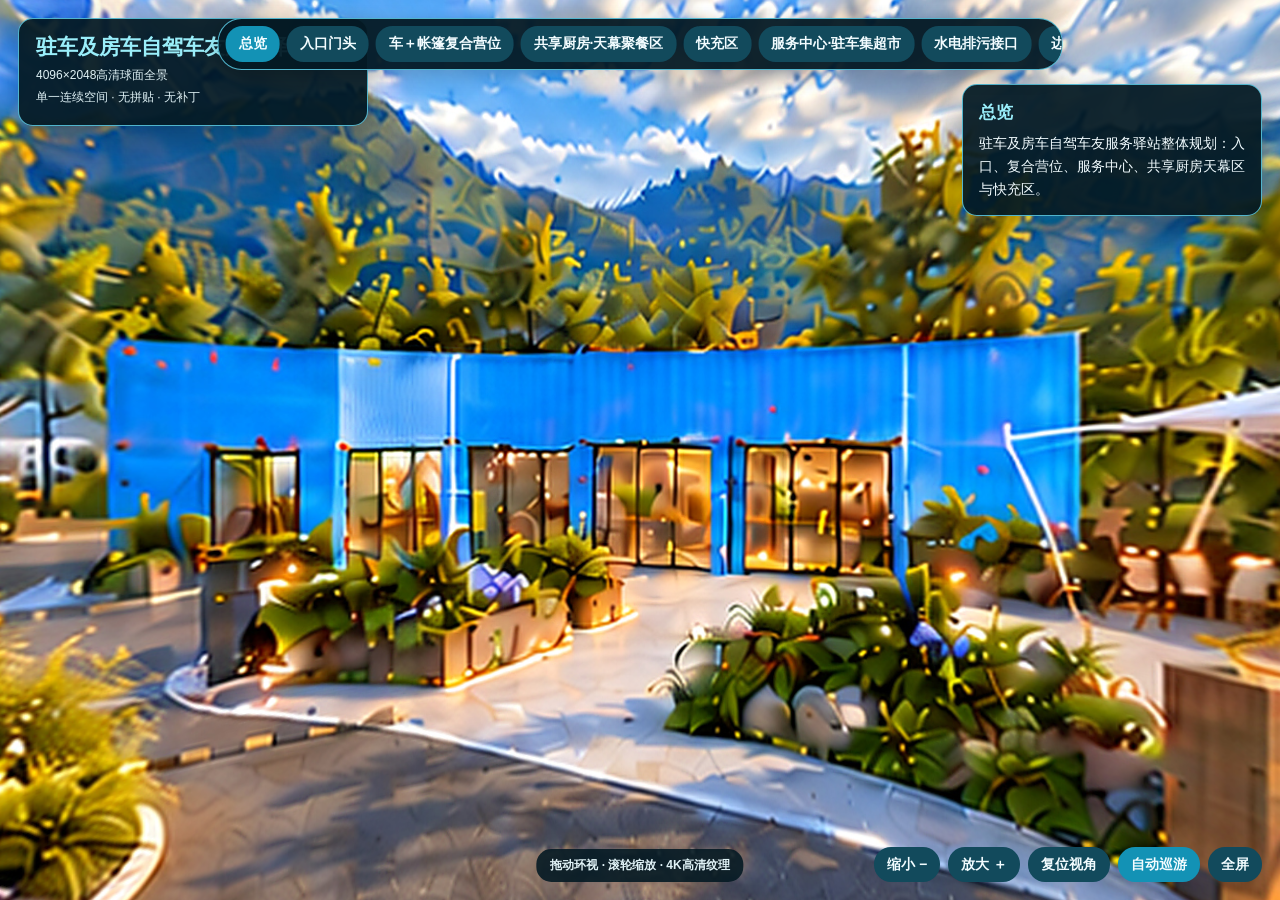
==== index.html @ ec54e084 "Update panorama tour" ====
<!doctype html><html lang="zh-CN"><head><meta charset="utf-8"><meta name="viewport" content="width=device-width,initial-scale=1,viewport-fit=cover"><title>驻车及房车自驾车友服务驿站｜4K真实全景360巡游</title><style>
*{box-sizing:border-box}html,body{margin:0;width:100%;height:100%;height:100dvh;overflow:hidden;background:#06141c;font-family:Arial,"Microsoft YaHei",sans-serif;text-rendering:optimizeLegibility;-webkit-font-smoothing:antialiased}canvas{position:fixed;inset:0;display:block;width:100%;height:100%;cursor:grab;touch-action:none}canvas.drag{cursor:grabbing}.panel{position:fixed;z-index:4;color:#f2fcff;background:rgba(5,26,36,.94);border:1px solid rgba(93,205,231,.86);box-shadow:0 8px 30px rgba(0,0,0,.24)}.brand{left:18px;top:18px;width:350px;padding:15px 17px;border-radius:15px}.brand h1{margin:0 0 7px;color:#9aeeFA;font-size:21px;line-height:1.25;font-weight:700;white-space:nowrap}.brand p{margin:4px 0;font-size:12px;line-height:1.45;color:#e0f2f6}.info{right:18px;top:84px;width:300px;padding:14px 16px;border-radius:15px;font-size:14px;line-height:1.65}.info b{display:block;margin-bottom:5px;color:#9aeefa;font-size:17px}.nav{position:fixed;z-index:5;left:50%;top:18px;transform:translateX(-50%);display:flex;gap:7px;max-width:66vw;padding:7px;overflow-x:auto;border-radius:24px;background:rgba(5,26,36,.95);border:1px solid rgba(93,205,231,.86);box-shadow:0 6px 20px rgba(0,0,0,.2);scrollbar-width:none}.nav::-webkit-scrollbar{display:none}button{border:0;border-radius:17px;padding:9px 13px;background:#124a5c;color:#f2fcff;cursor:pointer;white-space:nowrap;font-family:inherit;font-size:14px;font-weight:600;line-height:1.25}button.active,.tools .primary{background:#1392b5}.tools{position:fixed;right:18px;bottom:18px;z-index:5;display:flex;gap:8px}.hint{position:fixed;left:50%;bottom:18px;z-index:4;transform:translateX(-50%);padding:8px 14px;border-radius:15px;background:rgba(5,26,36,.9);color:#e0f2f6;font-size:12px;font-weight:600}.loading{position:fixed;inset:0;z-index:8;display:grid;place-items:center;background:#06141c;color:#9aeefa;font-size:16px;font-weight:600}.loading.hide{display:none}@media(max-width:700px){.brand{left:max(8px,env(safe-area-inset-left));top:max(8px,env(safe-area-inset-top));width:auto;max-width:calc(100vw - 16px);padding:9px 12px;border-radius:11px}.brand h1{margin:0;font-size:16px;line-height:1.25}.brand p{display:none}.info{left:max(8px,env(safe-area-inset-left));right:max(8px,env(safe-area-inset-right));top:calc(max(8px,env(safe-area-inset-top)) + 48px);width:auto;max-width:none;padding:8px 11px;border-radius:10px;font-size:11px;line-height:1.35;white-space:nowrap;overflow:hidden;text-overflow:ellipsis;pointer-events:none}.info b{display:inline;margin:0 7px 0 0;font-size:13px}.nav{left:max(8px,env(safe-area-inset-left));right:max(8px,env(safe-area-inset-right));top:auto;bottom:calc(max(8px,env(safe-area-inset-bottom)) + 51px);transform:none;max-width:none;gap:5px;padding:5px;border-radius:18px}.nav button{min-height:37px;padding:8px 11px;font-size:12px}.tools{left:max(8px,env(safe-area-inset-left));right:max(8px,env(safe-area-inset-right));bottom:max(8px,env(safe-area-inset-bottom));justify-content:center;gap:5px}.tools button{min-height:39px;padding:8px 13px;font-size:12px;flex:1;max-width:118px}.tools #out,.tools #in{display:none}.hint{display:none}}@media(max-width:900px) and (orientation:landscape){.brand{max-width:36vw}.brand h1{font-size:14px}.info{display:none}.nav{left:38vw;right:8px;top:8px;bottom:auto}.tools{left:auto;right:8px;bottom:8px}.tools button{flex:none}}
</style></head><body><div class="loading" id="loading">正在加载4K 360°全景…</div><div class="panel brand"><h1>驻车及房车自驾车友服务驿站</h1><p>4096×2048高清球面全景</p><p>单一连续空间 · 无拼贴 · 无补丁</p></div><div class="nav" id="nav"></div><div class="panel info" id="info"></div><div class="tools"><button id="out">缩小 −</button><button id="in">放大 ＋</button><button id="reset">复位视角</button><button id="auto" class="primary">自动巡游</button><button id="full">全屏</button></div><div class="hint" id="hint">拖动环视 · 滚轮缩放 · 4K高清纹理</div><canvas id="vr"></canvas><script>
const scenes=[{"name":"总览","slug":"overview","info":"驻车及房车自驾车友服务驿站整体规划：入口、复合营位、服务中心、共享厨房天幕区与快充区。","src":"true_panos_4k/overview.jpg"},{"name":"入口门头","slug":"entrance","info":"浅蓝品牌精神堡垒、门岗和清晰的人车分流入口。","src":"true_panos_4k/entrance.jpg"},{"name":"车＋帐篷复合营位","slug":"parking","info":"建议单元约6.5m×5.0m，车辆旁预留帐篷或天幕空间，并设置水电接口。","src":"true_panos_4k/parking.jpg"},{"name":"共享厨房·天幕聚餐区","slug":"kitchen","info":"共享厨房、露营桌椅和大天幕共同构成开放聚餐交流区。","src":"true_panos_4k/kitchen.jpg"},{"name":"快充区","slug":"charging","info":"6台直流快充桩配简洁开放式雨棚，充电区不设置集装箱。","src":"true_panos_4k/charging.jpg"},{"name":"服务中心·驻车集超市","slug":"service","info":"服务接待、驻车集超市、卫生间、淋浴间、洗衣房、共享厨房与办公。","src":"true_panos_4k/service.jpg"},{"name":"水电排污接口","slug":"hookups","info":"营位侧边集中配置饮用水、用电、灰水与黑水排放接口。","src":"true_panos_4k/hookups.jpg"},{"name":"边缘配套","slug":"edge","info":"垃圾分类、应急信息、导视、照明、监控和绿化围挡。","src":"true_panos_4k/edge.jpg"}];const canvas=document.getElementById('vr');const gl=canvas.getContext('webgl',{antialias:true,alpha:false});const loading=document.getElementById('loading');
function fail(msg){loading.classList.remove('hide');loading.textContent='场景加载失败：'+msg}
if(!gl)fail('浏览器未启用WebGL');
const vs=`attribute vec2 a;varying vec2 uv;void main(){uv=a*.5+.5;gl_Position=vec4(a,0.,1.);}`;
const fs=`precision highp float;varying vec2 uv;uniform sampler2D pano;uniform float yaw,pitch,tanfov,aspect;mat3 ry(float a){float c=cos(a),s=sin(a);return mat3(c,0.,-s,0.,1.,0.,s,0.,c);}mat3 rx(float a){float c=cos(a),s=sin(a);return mat3(1.,0.,0.,0.,c,s,0.,-s,c);}void main(){vec2 p=uv*2.-1.;vec3 d=normalize(vec3(p.x*aspect*tanfov,p.y*tanfov,1.));d=ry(yaw)*rx(pitch)*d;float lon=atan(d.x,d.z);float lat=asin(clamp(d.y,-1.,1.));vec2 t=vec2(fract(lon/6.28318530718+.5),lat/3.14159265359+.5);gl_FragColor=texture2D(pano,t);}`;
function shader(type,src){const s=gl.createShader(type);gl.shaderSource(s,src);gl.compileShader(s);if(!gl.getShaderParameter(s,gl.COMPILE_STATUS))throw new Error(gl.getShaderInfoLog(s));return s}
let program;try{program=gl.createProgram();gl.attachShader(program,shader(gl.VERTEX_SHADER,vs));gl.attachShader(program,shader(gl.FRAGMENT_SHADER,fs));gl.linkProgram(program);if(!gl.getProgramParameter(program,gl.LINK_STATUS))throw new Error(gl.getProgramInfoLog(program));gl.useProgram(program)}catch(e){fail(e.message);throw e}
const buf=gl.createBuffer();gl.bindBuffer(gl.ARRAY_BUFFER,buf);gl.bufferData(gl.ARRAY_BUFFER,new Float32Array([-1,-1,1,-1,-1,1,-1,1,1,-1,1,1]),gl.STATIC_DRAW);const pos=gl.getAttribLocation(program,'a');gl.enableVertexAttribArray(pos);gl.vertexAttribPointer(pos,2,gl.FLOAT,false,0,0);const U={pano:gl.getUniformLocation(program,'pano'),yaw:gl.getUniformLocation(program,'yaw'),pitch:gl.getUniformLocation(program,'pitch'),tanfov:gl.getUniformLocation(program,'tanfov'),aspect:gl.getUniformLocation(program,'aspect')};
const defaultFov=()=>innerWidth<=700?(innerHeight>=innerWidth?100:80):72;let texture=null,idx=0,yaw=0,pitch=0,fov=defaultFov(),drag=false,lx=0,ly=0,auto=false,nextAt=0;const nav=document.getElementById('nav'),info=document.getElementById('info');scenes.forEach((s,i)=>{const b=document.createElement('button');b.textContent=s.name;b.onclick=()=>load(i);nav.appendChild(b)});
function update(){[...nav.children].forEach((b,i)=>b.classList.toggle('active',i===idx));info.innerHTML='<b>'+scenes[idx].name+'</b>'+scenes[idx].info}
function load(i){idx=i;update();loading.classList.remove('hide');loading.textContent='正在加载：'+scenes[i].name;const im=new Image();im.onload=()=>{const t=gl.createTexture();gl.bindTexture(gl.TEXTURE_2D,t);gl.pixelStorei(gl.UNPACK_FLIP_Y_WEBGL,true);gl.texImage2D(gl.TEXTURE_2D,0,gl.RGB,gl.RGB,gl.UNSIGNED_BYTE,im);gl.texParameteri(gl.TEXTURE_2D,gl.TEXTURE_MIN_FILTER,gl.LINEAR);gl.texParameteri(gl.TEXTURE_2D,gl.TEXTURE_MAG_FILTER,gl.LINEAR);gl.texParameteri(gl.TEXTURE_2D,gl.TEXTURE_WRAP_S,gl.CLAMP_TO_EDGE);gl.texParameteri(gl.TEXTURE_2D,gl.TEXTURE_WRAP_T,gl.CLAMP_TO_EDGE);if(texture)gl.deleteTexture(texture);texture=t;gl.uniform1i(U.pano,0);loading.classList.add('hide')};im.onerror=()=>fail('全景图片无法读取');im.src=scenes[i].src}
function draw(now){const d=Math.min(devicePixelRatio||1,2),w=Math.max(1,innerWidth*d),h=Math.max(1,innerHeight*d);if(canvas.width!==w||canvas.height!==h){canvas.width=w;canvas.height=h;gl.viewport(0,0,w,h)}if(auto){yaw+=.0008;if(now>nextAt){nextAt=now+9000;load((idx+1)%scenes.length)}}gl.clearColor(.02,.08,.11,1);gl.clear(gl.COLOR_BUFFER_BIT);if(texture){gl.activeTexture(gl.TEXTURE0);gl.bindTexture(gl.TEXTURE_2D,texture);gl.uniform1f(U.yaw,yaw);gl.uniform1f(U.pitch,pitch);gl.uniform1f(U.tanfov,Math.tan(fov*Math.PI/360));gl.uniform1f(U.aspect,w/h);gl.drawArrays(gl.TRIANGLES,0,6)}requestAnimationFrame(draw)}requestAnimationFrame(draw);load(0);if(new URLSearchParams(location.search).get('auto')==='1'){auto=true;document.getElementById('auto').textContent='停止巡游';nextAt=performance.now()+9000}
canvas.onpointerdown=e=>{drag=true;lx=e.clientX;ly=e.clientY;canvas.classList.add('drag');canvas.setPointerCapture(e.pointerId)};canvas.onpointerup=()=>{drag=false;canvas.classList.remove('drag')};canvas.onpointercancel=canvas.onpointerup;canvas.onpointermove=e=>{if(!drag)return;yaw-=(e.clientX-lx)*.0043;pitch=Math.max(-1.535,Math.min(1.535,pitch-(e.clientY-ly)*.0037));lx=e.clientX;ly=e.clientY};canvas.onwheel=e=>{e.preventDefault();fov=Math.max(42,Math.min(110,fov+e.deltaY*.035))};document.getElementById('out').onclick=()=>fov=Math.min(110,fov+8);document.getElementById('in').onclick=()=>fov=Math.max(42,fov-8);document.getElementById('reset').onclick=()=>{yaw=0;pitch=0;fov=defaultFov()};document.getElementById('auto').onclick=e=>{auto=!auto;e.currentTarget.textContent=auto?'停止巡游':'自动巡游';nextAt=performance.now()+9000};document.getElementById('full').onclick=()=>document.documentElement.requestFullscreen?.();addEventListener('orientationchange',()=>setTimeout(()=>{fov=defaultFov()},180));
</script></body></html>
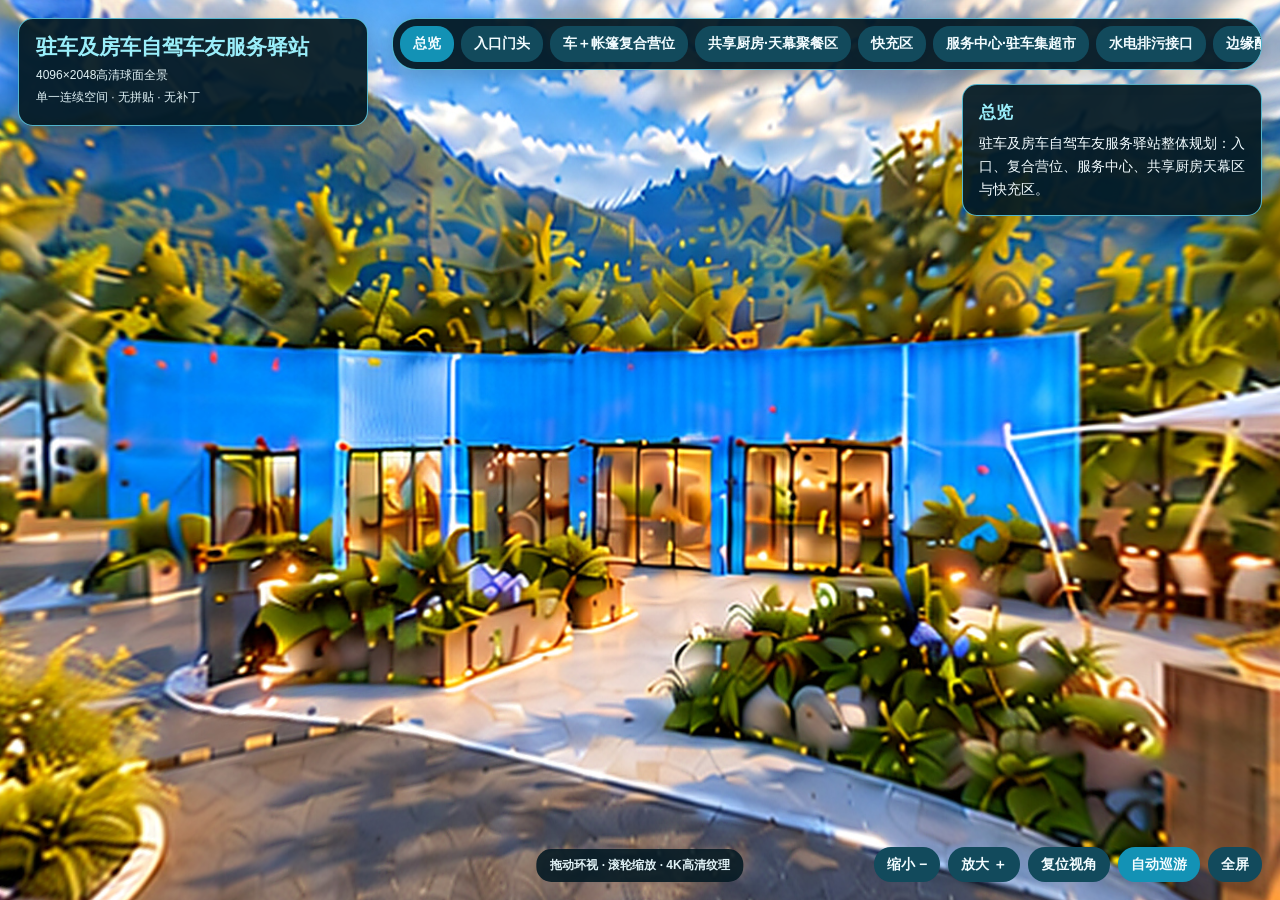
==== commit 0b59f777: "Update panorama tour" ====
--- a/index.html
+++ b/index.html
@@ -1,7 +1,8 @@
 <!doctype html><html lang="zh-CN"><head><meta charset="utf-8"><meta name="viewport" content="width=device-width,initial-scale=1,viewport-fit=cover"><title>驻车及房车自驾车友服务驿站｜4K真实全景360巡游</title><style>
 *{box-sizing:border-box}html,body{margin:0;width:100%;height:100%;height:100dvh;overflow:hidden;background:#06141c;font-family:Arial,"Microsoft YaHei",sans-serif;text-rendering:optimizeLegibility;-webkit-font-smoothing:antialiased}canvas{position:fixed;inset:0;display:block;width:100%;height:100%;cursor:grab;touch-action:none}canvas.drag{cursor:grabbing}.panel{position:fixed;z-index:4;color:#f2fcff;background:rgba(5,26,36,.94);border:1px solid rgba(93,205,231,.86);box-shadow:0 8px 30px rgba(0,0,0,.24)}.brand{left:18px;top:18px;width:350px;padding:15px 17px;border-radius:15px}.brand h1{margin:0 0 7px;color:#9aeeFA;font-size:21px;line-height:1.25;font-weight:700;white-space:nowrap}.brand p{margin:4px 0;font-size:12px;line-height:1.45;color:#e0f2f6}.info{right:18px;top:84px;width:300px;padding:14px 16px;border-radius:15px;font-size:14px;line-height:1.65}.info b{display:block;margin-bottom:5px;color:#9aeefa;font-size:17px}.nav{position:fixed;z-index:5;left:50%;top:18px;transform:translateX(-50%);display:flex;gap:7px;max-width:66vw;padding:7px;overflow-x:auto;border-radius:24px;background:rgba(5,26,36,.95);border:1px solid rgba(93,205,231,.86);box-shadow:0 6px 20px rgba(0,0,0,.2);scrollbar-width:none}.nav::-webkit-scrollbar{display:none}button{border:0;border-radius:17px;padding:9px 13px;background:#124a5c;color:#f2fcff;cursor:pointer;white-space:nowrap;font-family:inherit;font-size:14px;font-weight:600;line-height:1.25}button.active,.tools .primary{background:#1392b5}.tools{position:fixed;right:18px;bottom:18px;z-index:5;display:flex;gap:8px}.hint{position:fixed;left:50%;bottom:18px;z-index:4;transform:translateX(-50%);padding:8px 14px;border-radius:15px;background:rgba(5,26,36,.9);color:#e0f2f6;font-size:12px;font-weight:600}.loading{position:fixed;inset:0;z-index:8;display:grid;place-items:center;background:#06141c;color:#9aeefa;font-size:16px;font-weight:600}.loading.hide{display:none}@media(max-width:700px){.brand{left:max(8px,env(safe-area-inset-left));top:max(8px,env(safe-area-inset-top));width:auto;max-width:calc(100vw - 16px);padding:9px 12px;border-radius:11px}.brand h1{margin:0;font-size:16px;line-height:1.25}.brand p{display:none}.info{left:max(8px,env(safe-area-inset-left));right:max(8px,env(safe-area-inset-right));top:calc(max(8px,env(safe-area-inset-top)) + 48px);width:auto;max-width:none;padding:8px 11px;border-radius:10px;font-size:11px;line-height:1.35;white-space:nowrap;overflow:hidden;text-overflow:ellipsis;pointer-events:none}.info b{display:inline;margin:0 7px 0 0;font-size:13px}.nav{left:max(8px,env(safe-area-inset-left));right:max(8px,env(safe-area-inset-right));top:auto;bottom:calc(max(8px,env(safe-area-inset-bottom)) + 51px);transform:none;max-width:none;gap:5px;padding:5px;border-radius:18px}.nav button{min-height:37px;padding:8px 11px;font-size:12px}.tools{left:max(8px,env(safe-area-inset-left));right:max(8px,env(safe-area-inset-right));bottom:max(8px,env(safe-area-inset-bottom));justify-content:center;gap:5px}.tools button{min-height:39px;padding:8px 13px;font-size:12px;flex:1;max-width:118px}.tools #out,.tools #in{display:none}.hint{display:none}}@media(max-width:900px) and (orientation:landscape){.brand{max-width:36vw}.brand h1{font-size:14px}.info{display:none}.nav{left:38vw;right:8px;top:8px;bottom:auto}.tools{left:auto;right:8px;bottom:8px}.tools button{flex:none}}
+@media(min-width:901px){.nav{left:auto;right:18px;transform:none;max-width:calc(100vw - 410px)}}
 </style></head><body><div class="loading" id="loading">正在加载4K 360°全景…</div><div class="panel brand"><h1>驻车及房车自驾车友服务驿站</h1><p>4096×2048高清球面全景</p><p>单一连续空间 · 无拼贴 · 无补丁</p></div><div class="nav" id="nav"></div><div class="panel info" id="info"></div><div class="tools"><button id="out">缩小 −</button><button id="in">放大 ＋</button><button id="reset">复位视角</button><button id="auto" class="primary">自动巡游</button><button id="full">全屏</button></div><div class="hint" id="hint">拖动环视 · 滚轮缩放 · 4K高清纹理</div><canvas id="vr"></canvas><script>
-const scenes=[{"name":"总览","slug":"overview","info":"驻车及房车自驾车友服务驿站整体规划：入口、复合营位、服务中心、共享厨房天幕区与快充区。","src":"true_panos_4k/overview.jpg"},{"name":"入口门头","slug":"entrance","info":"浅蓝品牌精神堡垒、门岗和清晰的人车分流入口。","src":"true_panos_4k/entrance.jpg"},{"name":"车＋帐篷复合营位","slug":"parking","info":"建议单元约6.5m×5.0m，车辆旁预留帐篷或天幕空间，并设置水电接口。","src":"true_panos_4k/parking.jpg"},{"name":"共享厨房·天幕聚餐区","slug":"kitchen","info":"共享厨房、露营桌椅和大天幕共同构成开放聚餐交流区。","src":"true_panos_4k/kitchen.jpg"},{"name":"快充区","slug":"charging","info":"6台直流快充桩配简洁开放式雨棚，充电区不设置集装箱。","src":"true_panos_4k/charging.jpg"},{"name":"服务中心·驻车集超市","slug":"service","info":"服务接待、驻车集超市、卫生间、淋浴间、洗衣房、共享厨房与办公。","src":"true_panos_4k/service.jpg"},{"name":"水电排污接口","slug":"hookups","info":"营位侧边集中配置饮用水、用电、灰水与黑水排放接口。","src":"true_panos_4k/hookups.jpg"},{"name":"边缘配套","slug":"edge","info":"垃圾分类、应急信息、导视、照明、监控和绿化围挡。","src":"true_panos_4k/edge.jpg"}];const canvas=document.getElementById('vr');const gl=canvas.getContext('webgl',{antialias:true,alpha:false});const loading=document.getElementById('loading');
+const scenes=[{"name":"总览","slug":"overview","info":"驻车及房车自驾车友服务驿站整体规划：入口、复合营位、服务中心、共享厨房天幕区与快充区。","src":"true_panos_4k/overview.jpg?v=b8d500b1710e"},{"name":"入口门头","slug":"entrance","info":"浅蓝品牌精神堡垒、门岗和清晰的人车分流入口。","src":"true_panos_4k/entrance.jpg?v=cabf82e74d6e"},{"name":"车＋帐篷复合营位","slug":"parking","info":"建议单元约6.5m×5.0m，车辆旁预留帐篷或天幕空间，并设置水电接口。","src":"true_panos_4k/parking.jpg?v=641a9910ef78"},{"name":"共享厨房·天幕聚餐区","slug":"kitchen","info":"共享厨房、露营桌椅和大天幕共同构成开放聚餐交流区。","src":"true_panos_4k/kitchen.jpg?v=bc84c41f9080"},{"name":"快充区","slug":"charging","info":"6台直流快充桩配简洁开放式雨棚，充电区不设置集装箱。","src":"true_panos_4k/charging.jpg?v=18d473868a10"},{"name":"服务中心·驻车集超市","slug":"service","info":"服务接待、驻车集超市、卫生间、淋浴间、洗衣房、共享厨房与办公。","src":"true_panos_4k/service.jpg?v=14129e97545e"},{"name":"水电排污接口","slug":"hookups","info":"营位侧边集中配置饮用水、用电、灰水与黑水排放接口。","src":"true_panos_4k/hookups.jpg?v=c0a321a154bc"},{"name":"边缘配套","slug":"edge","info":"垃圾分类、应急信息、导视、照明、监控和绿化围挡。","src":"true_panos_4k/edge.jpg?v=82c76f2c8a96"}];const canvas=document.getElementById('vr');const gl=canvas.getContext('webgl',{antialias:true,alpha:false});const loading=document.getElementById('loading');
 function fail(msg){loading.classList.remove('hide');loading.textContent='场景加载失败：'+msg}
 if(!gl)fail('浏览器未启用WebGL');
 const vs=`attribute vec2 a;varying vec2 uv;void main(){uv=a*.5+.5;gl_Position=vec4(a,0.,1.);}`;
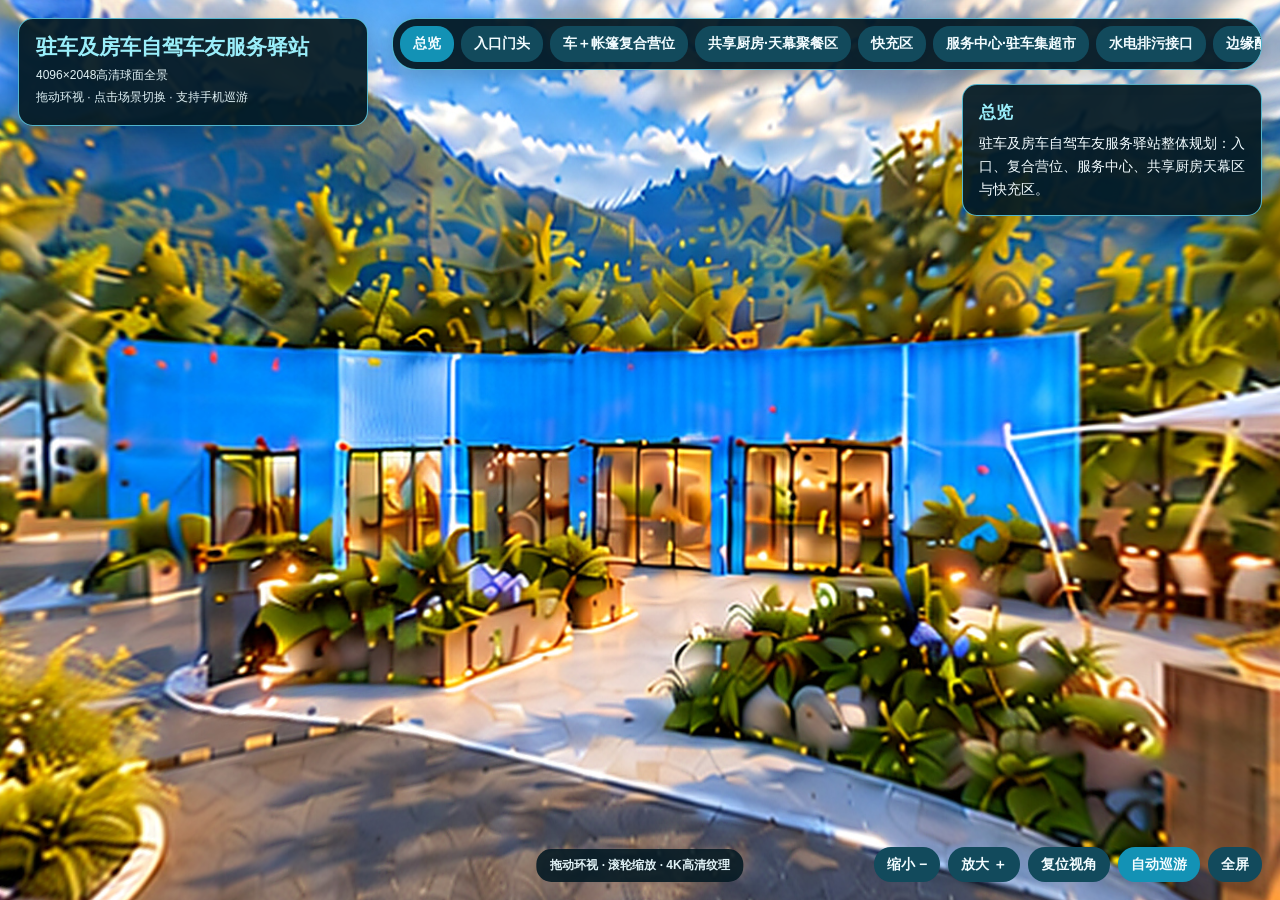
==== commit 6c4a7ce8: "Update panorama tour" ====
--- a/index.html
+++ b/index.html
@@ -1,8 +1,8 @@
-<!doctype html><html lang="zh-CN"><head><meta charset="utf-8"><meta name="viewport" content="width=device-width,initial-scale=1,viewport-fit=cover"><title>驻车及房车自驾车友服务驿站｜4K真实全景360巡游</title><style>
+<!doctype html><html lang="zh-CN"><head><meta name="tour-revision" content="20261008-signage-v2"><meta charset="utf-8"><meta name="viewport" content="width=device-width,initial-scale=1,viewport-fit=cover"><title>驻车及房车自驾车友服务驿站｜4K真实全景360巡游</title><style>
 *{box-sizing:border-box}html,body{margin:0;width:100%;height:100%;height:100dvh;overflow:hidden;background:#06141c;font-family:Arial,"Microsoft YaHei",sans-serif;text-rendering:optimizeLegibility;-webkit-font-smoothing:antialiased}canvas{position:fixed;inset:0;display:block;width:100%;height:100%;cursor:grab;touch-action:none}canvas.drag{cursor:grabbing}.panel{position:fixed;z-index:4;color:#f2fcff;background:rgba(5,26,36,.94);border:1px solid rgba(93,205,231,.86);box-shadow:0 8px 30px rgba(0,0,0,.24)}.brand{left:18px;top:18px;width:350px;padding:15px 17px;border-radius:15px}.brand h1{margin:0 0 7px;color:#9aeeFA;font-size:21px;line-height:1.25;font-weight:700;white-space:nowrap}.brand p{margin:4px 0;font-size:12px;line-height:1.45;color:#e0f2f6}.info{right:18px;top:84px;width:300px;padding:14px 16px;border-radius:15px;font-size:14px;line-height:1.65}.info b{display:block;margin-bottom:5px;color:#9aeefa;font-size:17px}.nav{position:fixed;z-index:5;left:50%;top:18px;transform:translateX(-50%);display:flex;gap:7px;max-width:66vw;padding:7px;overflow-x:auto;border-radius:24px;background:rgba(5,26,36,.95);border:1px solid rgba(93,205,231,.86);box-shadow:0 6px 20px rgba(0,0,0,.2);scrollbar-width:none}.nav::-webkit-scrollbar{display:none}button{border:0;border-radius:17px;padding:9px 13px;background:#124a5c;color:#f2fcff;cursor:pointer;white-space:nowrap;font-family:inherit;font-size:14px;font-weight:600;line-height:1.25}button.active,.tools .primary{background:#1392b5}.tools{position:fixed;right:18px;bottom:18px;z-index:5;display:flex;gap:8px}.hint{position:fixed;left:50%;bottom:18px;z-index:4;transform:translateX(-50%);padding:8px 14px;border-radius:15px;background:rgba(5,26,36,.9);color:#e0f2f6;font-size:12px;font-weight:600}.loading{position:fixed;inset:0;z-index:8;display:grid;place-items:center;background:#06141c;color:#9aeefa;font-size:16px;font-weight:600}.loading.hide{display:none}@media(max-width:700px){.brand{left:max(8px,env(safe-area-inset-left));top:max(8px,env(safe-area-inset-top));width:auto;max-width:calc(100vw - 16px);padding:9px 12px;border-radius:11px}.brand h1{margin:0;font-size:16px;line-height:1.25}.brand p{display:none}.info{left:max(8px,env(safe-area-inset-left));right:max(8px,env(safe-area-inset-right));top:calc(max(8px,env(safe-area-inset-top)) + 48px);width:auto;max-width:none;padding:8px 11px;border-radius:10px;font-size:11px;line-height:1.35;white-space:nowrap;overflow:hidden;text-overflow:ellipsis;pointer-events:none}.info b{display:inline;margin:0 7px 0 0;font-size:13px}.nav{left:max(8px,env(safe-area-inset-left));right:max(8px,env(safe-area-inset-right));top:auto;bottom:calc(max(8px,env(safe-area-inset-bottom)) + 51px);transform:none;max-width:none;gap:5px;padding:5px;border-radius:18px}.nav button{min-height:37px;padding:8px 11px;font-size:12px}.tools{left:max(8px,env(safe-area-inset-left));right:max(8px,env(safe-area-inset-right));bottom:max(8px,env(safe-area-inset-bottom));justify-content:center;gap:5px}.tools button{min-height:39px;padding:8px 13px;font-size:12px;flex:1;max-width:118px}.tools #out,.tools #in{display:none}.hint{display:none}}@media(max-width:900px) and (orientation:landscape){.brand{max-width:36vw}.brand h1{font-size:14px}.info{display:none}.nav{left:38vw;right:8px;top:8px;bottom:auto}.tools{left:auto;right:8px;bottom:8px}.tools button{flex:none}}
 @media(min-width:901px){.nav{left:auto;right:18px;transform:none;max-width:calc(100vw - 410px)}}
-</style></head><body><div class="loading" id="loading">正在加载4K 360°全景…</div><div class="panel brand"><h1>驻车及房车自驾车友服务驿站</h1><p>4096×2048高清球面全景</p><p>单一连续空间 · 无拼贴 · 无补丁</p></div><div class="nav" id="nav"></div><div class="panel info" id="info"></div><div class="tools"><button id="out">缩小 −</button><button id="in">放大 ＋</button><button id="reset">复位视角</button><button id="auto" class="primary">自动巡游</button><button id="full">全屏</button></div><div class="hint" id="hint">拖动环视 · 滚轮缩放 · 4K高清纹理</div><canvas id="vr"></canvas><script>
-const scenes=[{"name":"总览","slug":"overview","info":"驻车及房车自驾车友服务驿站整体规划：入口、复合营位、服务中心、共享厨房天幕区与快充区。","src":"true_panos_4k/overview.jpg?v=b8d500b1710e"},{"name":"入口门头","slug":"entrance","info":"浅蓝品牌精神堡垒、门岗和清晰的人车分流入口。","src":"true_panos_4k/entrance.jpg?v=cabf82e74d6e"},{"name":"车＋帐篷复合营位","slug":"parking","info":"建议单元约6.5m×5.0m，车辆旁预留帐篷或天幕空间，并设置水电接口。","src":"true_panos_4k/parking.jpg?v=641a9910ef78"},{"name":"共享厨房·天幕聚餐区","slug":"kitchen","info":"共享厨房、露营桌椅和大天幕共同构成开放聚餐交流区。","src":"true_panos_4k/kitchen.jpg?v=bc84c41f9080"},{"name":"快充区","slug":"charging","info":"6台直流快充桩配简洁开放式雨棚，充电区不设置集装箱。","src":"true_panos_4k/charging.jpg?v=18d473868a10"},{"name":"服务中心·驻车集超市","slug":"service","info":"服务接待、驻车集超市、卫生间、淋浴间、洗衣房、共享厨房与办公。","src":"true_panos_4k/service.jpg?v=14129e97545e"},{"name":"水电排污接口","slug":"hookups","info":"营位侧边集中配置饮用水、用电、灰水与黑水排放接口。","src":"true_panos_4k/hookups.jpg?v=c0a321a154bc"},{"name":"边缘配套","slug":"edge","info":"垃圾分类、应急信息、导视、照明、监控和绿化围挡。","src":"true_panos_4k/edge.jpg?v=82c76f2c8a96"}];const canvas=document.getElementById('vr');const gl=canvas.getContext('webgl',{antialias:true,alpha:false});const loading=document.getElementById('loading');
+</style></head><body><div class="loading" id="loading">正在加载4K 360°全景…</div><div class="panel brand"><h1>驻车及房车自驾车友服务驿站</h1><p>4096×2048高清球面全景</p><p>拖动环视 · 点击场景切换 · 支持手机巡游</p></div><div class="nav" id="nav"></div><div class="panel info" id="info"></div><div class="tools"><button id="out">缩小 −</button><button id="in">放大 ＋</button><button id="reset">复位视角</button><button id="auto" class="primary">自动巡游</button><button id="full">全屏</button></div><div class="hint" id="hint">拖动环视 · 滚轮缩放 · 4K高清纹理</div><canvas id="vr"></canvas><script>
+const scenes=[{"name":"总览","slug":"overview","info":"驻车及房车自驾车友服务驿站整体规划：入口、复合营位、服务中心、共享厨房天幕区与快充区。","src":"true_panos_4k/overview-b8d500b1710e.jpg"},{"name":"入口门头","slug":"entrance","info":"浅蓝品牌精神堡垒、门岗和清晰的人车分流入口。","src":"true_panos_4k/entrance-cabf82e74d6e.jpg"},{"name":"车＋帐篷复合营位","slug":"parking","info":"建议单元约6.5m×5.0m，车辆旁预留帐篷或天幕空间，并设置水电接口。","src":"true_panos_4k/parking-641a9910ef78.jpg"},{"name":"共享厨房·天幕聚餐区","slug":"kitchen","info":"共享厨房、露营桌椅和大天幕共同构成开放聚餐交流区。","src":"true_panos_4k/kitchen-bc84c41f9080.jpg"},{"name":"快充区","slug":"charging","info":"6台直流快充桩配简洁开放式雨棚，充电区不设置集装箱。","src":"true_panos_4k/charging-18d473868a10.jpg"},{"name":"服务中心·驻车集超市","slug":"service","info":"服务接待、驻车集超市、卫生间、淋浴间、洗衣房、共享厨房与办公。","src":"true_panos_4k/service-9a02dee869c2.jpg"},{"name":"水电排污接口","slug":"hookups","info":"营位侧边集中配置饮用水、用电、灰水与黑水排放接口。","src":"true_panos_4k/hookups-c0a321a154bc.jpg"},{"name":"边缘配套","slug":"edge","info":"垃圾分类、应急信息、导视、照明、监控和绿化围挡。","src":"true_panos_4k/edge-82c76f2c8a96.jpg"}];const canvas=document.getElementById('vr');const gl=canvas.getContext('webgl',{antialias:true,alpha:false});const loading=document.getElementById('loading');
 function fail(msg){loading.classList.remove('hide');loading.textContent='场景加载失败：'+msg}
 if(!gl)fail('浏览器未启用WebGL');
 const vs=`attribute vec2 a;varying vec2 uv;void main(){uv=a*.5+.5;gl_Position=vec4(a,0.,1.);}`;
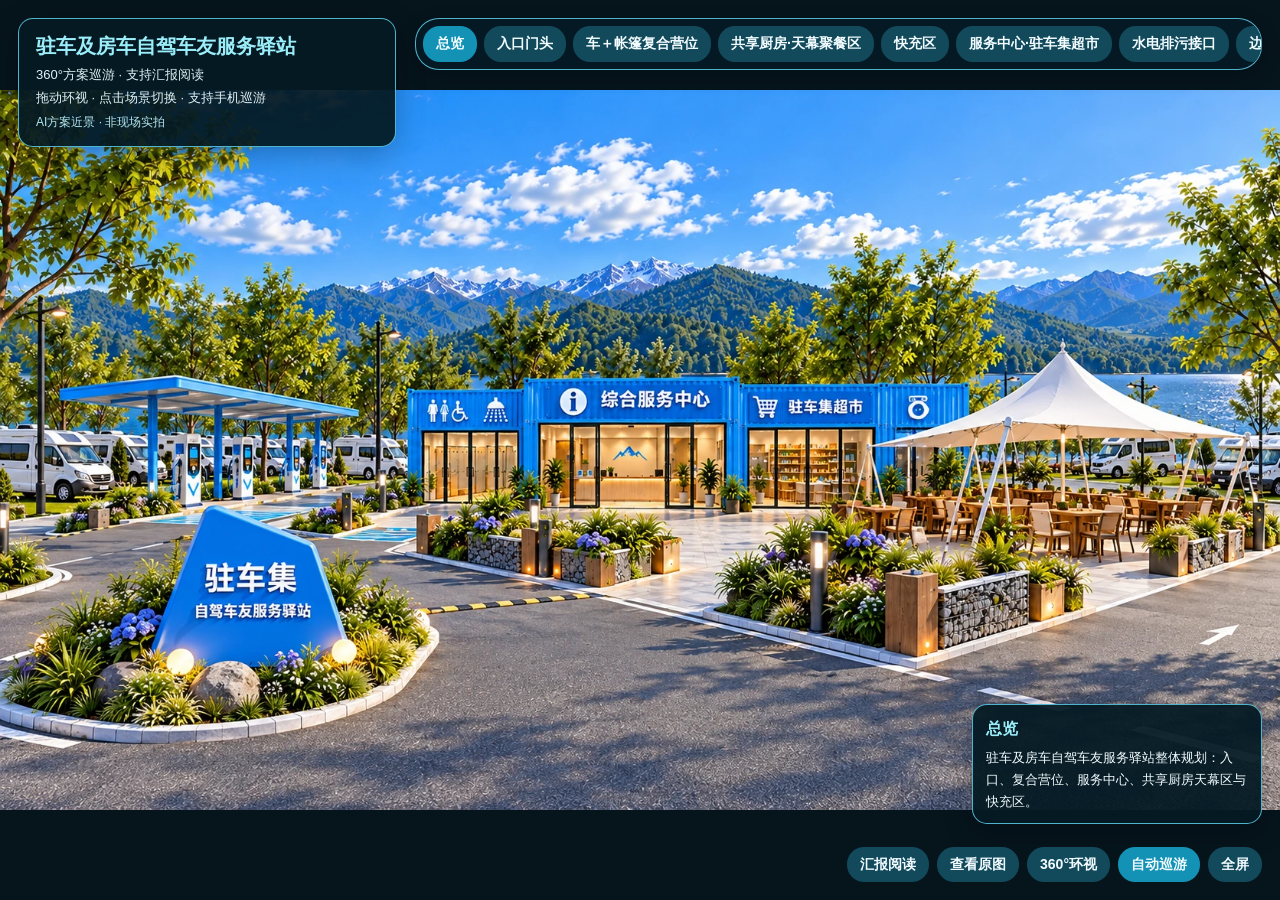
==== commit bdb9082d: "Update approved physical-sign presentation and fast tour" ====
--- a/index.html
+++ b/index.html
@@ -1,8 +1,22 @@
-<!doctype html><html lang="zh-CN"><head><meta name="tour-revision" content="20261008-signage-v2"><meta charset="utf-8"><meta name="viewport" content="width=device-width,initial-scale=1,viewport-fit=cover"><title>驻车及房车自驾车友服务驿站｜4K真实全景360巡游</title><style>
+<!doctype html><html lang="zh-CN"><head><meta name="tour-revision" content="20261008-review-v3"><meta charset="utf-8"><meta name="viewport" content="width=device-width,initial-scale=1,viewport-fit=cover"><title>驻车及房车自驾车友服务驿站｜方案全景360巡游</title><style>
 *{box-sizing:border-box}html,body{margin:0;width:100%;height:100%;height:100dvh;overflow:hidden;background:#06141c;font-family:Arial,"Microsoft YaHei",sans-serif;text-rendering:optimizeLegibility;-webkit-font-smoothing:antialiased}canvas{position:fixed;inset:0;display:block;width:100%;height:100%;cursor:grab;touch-action:none}canvas.drag{cursor:grabbing}.panel{position:fixed;z-index:4;color:#f2fcff;background:rgba(5,26,36,.94);border:1px solid rgba(93,205,231,.86);box-shadow:0 8px 30px rgba(0,0,0,.24)}.brand{left:18px;top:18px;width:350px;padding:15px 17px;border-radius:15px}.brand h1{margin:0 0 7px;color:#9aeeFA;font-size:21px;line-height:1.25;font-weight:700;white-space:nowrap}.brand p{margin:4px 0;font-size:12px;line-height:1.45;color:#e0f2f6}.info{right:18px;top:84px;width:300px;padding:14px 16px;border-radius:15px;font-size:14px;line-height:1.65}.info b{display:block;margin-bottom:5px;color:#9aeefa;font-size:17px}.nav{position:fixed;z-index:5;left:50%;top:18px;transform:translateX(-50%);display:flex;gap:7px;max-width:66vw;padding:7px;overflow-x:auto;border-radius:24px;background:rgba(5,26,36,.95);border:1px solid rgba(93,205,231,.86);box-shadow:0 6px 20px rgba(0,0,0,.2);scrollbar-width:none}.nav::-webkit-scrollbar{display:none}button{border:0;border-radius:17px;padding:9px 13px;background:#124a5c;color:#f2fcff;cursor:pointer;white-space:nowrap;font-family:inherit;font-size:14px;font-weight:600;line-height:1.25}button.active,.tools .primary{background:#1392b5}.tools{position:fixed;right:18px;bottom:18px;z-index:5;display:flex;gap:8px}.hint{position:fixed;left:50%;bottom:18px;z-index:4;transform:translateX(-50%);padding:8px 14px;border-radius:15px;background:rgba(5,26,36,.9);color:#e0f2f6;font-size:12px;font-weight:600}.loading{position:fixed;inset:0;z-index:8;display:grid;place-items:center;background:#06141c;color:#9aeefa;font-size:16px;font-weight:600}.loading.hide{display:none}@media(max-width:700px){.brand{left:max(8px,env(safe-area-inset-left));top:max(8px,env(safe-area-inset-top));width:auto;max-width:calc(100vw - 16px);padding:9px 12px;border-radius:11px}.brand h1{margin:0;font-size:16px;line-height:1.25}.brand p{display:none}.info{left:max(8px,env(safe-area-inset-left));right:max(8px,env(safe-area-inset-right));top:calc(max(8px,env(safe-area-inset-top)) + 48px);width:auto;max-width:none;padding:8px 11px;border-radius:10px;font-size:11px;line-height:1.35;white-space:nowrap;overflow:hidden;text-overflow:ellipsis;pointer-events:none}.info b{display:inline;margin:0 7px 0 0;font-size:13px}.nav{left:max(8px,env(safe-area-inset-left));right:max(8px,env(safe-area-inset-right));top:auto;bottom:calc(max(8px,env(safe-area-inset-bottom)) + 51px);transform:none;max-width:none;gap:5px;padding:5px;border-radius:18px}.nav button{min-height:37px;padding:8px 11px;font-size:12px}.tools{left:max(8px,env(safe-area-inset-left));right:max(8px,env(safe-area-inset-right));bottom:max(8px,env(safe-area-inset-bottom));justify-content:center;gap:5px}.tools button{min-height:39px;padding:8px 13px;font-size:12px;flex:1;max-width:118px}.tools #out,.tools #in{display:none}.hint{display:none}}@media(max-width:900px) and (orientation:landscape){.brand{max-width:36vw}.brand h1{font-size:14px}.info{display:none}.nav{left:38vw;right:8px;top:8px;bottom:auto}.tools{left:auto;right:8px;bottom:8px}.tools button{flex:none}}
 @media(min-width:901px){.nav{left:auto;right:18px;transform:none;max-width:calc(100vw - 410px)}}
-</style></head><body><div class="loading" id="loading">正在加载4K 360°全景…</div><div class="panel brand"><h1>驻车及房车自驾车友服务驿站</h1><p>4096×2048高清球面全景</p><p>拖动环视 · 点击场景切换 · 支持手机巡游</p></div><div class="nav" id="nav"></div><div class="panel info" id="info"></div><div class="tools"><button id="out">缩小 −</button><button id="in">放大 ＋</button><button id="reset">复位视角</button><button id="auto" class="primary">自动巡游</button><button id="full">全屏</button></div><div class="hint" id="hint">拖动环视 · 滚轮缩放 · 4K高清纹理</div><canvas id="vr"></canvas><script>
-const scenes=[{"name":"总览","slug":"overview","info":"驻车及房车自驾车友服务驿站整体规划：入口、复合营位、服务中心、共享厨房天幕区与快充区。","src":"true_panos_4k/overview-b8d500b1710e.jpg"},{"name":"入口门头","slug":"entrance","info":"浅蓝品牌精神堡垒、门岗和清晰的人车分流入口。","src":"true_panos_4k/entrance-cabf82e74d6e.jpg"},{"name":"车＋帐篷复合营位","slug":"parking","info":"建议单元约6.5m×5.0m，车辆旁预留帐篷或天幕空间，并设置水电接口。","src":"true_panos_4k/parking-641a9910ef78.jpg"},{"name":"共享厨房·天幕聚餐区","slug":"kitchen","info":"共享厨房、露营桌椅和大天幕共同构成开放聚餐交流区。","src":"true_panos_4k/kitchen-bc84c41f9080.jpg"},{"name":"快充区","slug":"charging","info":"6台直流快充桩配简洁开放式雨棚，充电区不设置集装箱。","src":"true_panos_4k/charging-18d473868a10.jpg"},{"name":"服务中心·驻车集超市","slug":"service","info":"服务接待、驻车集超市、卫生间、淋浴间、洗衣房、共享厨房与办公。","src":"true_panos_4k/service-9a02dee869c2.jpg"},{"name":"水电排污接口","slug":"hookups","info":"营位侧边集中配置饮用水、用电、灰水与黑水排放接口。","src":"true_panos_4k/hookups-c0a321a154bc.jpg"},{"name":"边缘配套","slug":"edge","info":"垃圾分类、应急信息、导视、照明、监控和绿化围挡。","src":"true_panos_4k/edge-82c76f2c8a96.jpg"}];const canvas=document.getElementById('vr');const gl=canvas.getContext('webgl',{antialias:true,alpha:false});const loading=document.getElementById('loading');
+.loading.compact{inset:auto;top:50%;left:50%;transform:translate(-50%,-50%);padding:10px 16px;border-radius:12px;background:rgba(5,26,36,.82);font-size:13px;max-width:90vw;cursor:pointer;pointer-events:auto}
+body{font-family:"Microsoft YaHei","PingFang SC","Noto Sans CJK SC",sans-serif}
+.original-panel{position:fixed;inset:0;z-index:12;overflow:auto;background:#06141c;touch-action:pan-x pan-y pinch-zoom;padding-top:58px}.original-panel img{display:block;width:auto;max-width:none;height:auto;margin:0 auto}.original-close{position:fixed;right:16px;top:12px;z-index:13;background:#1392b5;min-height:40px}
+.detail-frame{position:fixed;inset:0;z-index:1;background:#06141c;overflow:hidden}
+@media(max-width:700px){.detail-mode .hint{width:calc(100vw - 16px);text-align:center;white-space:nowrap}}
+.brand{width:378px}.brand h1{font-size:20px;white-space:normal}.brand p{font-size:13px}
+.info{font-size:16px;line-height:1.7}.info b{font-size:20px}
+.loading.compact{top:auto;bottom:80px;transform:translateX(-50%);background:rgba(5,26,36,.92)}
+.facility-labels{position:fixed;inset:0;z-index:3;pointer-events:none}.facility-label{position:absolute;transform:translate(-50%,-100%);font-size:17px;font-weight:600;line-height:1.3;white-space:nowrap;color:white;background:#063346ed;border:1px solid #a8e0ee;padding:7px 12px;border-radius:8px;box-shadow:0 3px 12px #001b2940}.facility-label:after{content:"";position:absolute;left:50%;top:100%;height:18px;border-left:1px solid #a8e0ee}
+.report-panel{position:fixed;z-index:4;left:18px;bottom:84px;width:450px;max-width:calc(100vw - 36px);background:#092935f2;color:#f7fcff;border:1px solid #abdbe7;border-radius:16px;padding:20px 24px;box-shadow:0 12px 40px #0003}.report-panel h2{font-size:26px;line-height:1.35;margin:9px 0 12px}.report-panel p{font-size:18px;line-height:1.8;margin:0}.report-caption{font-size:13px;letter-spacing:3px;color:#b5e7ef}.report-facilities{font-size:17px;line-height:1.9;margin-top:10px;color:#b5e7ef}.report-mode .info,.report-mode .hint{display:none}[hidden]{display:none!important}
+@media(min-width:901px){.nav{max-width:calc(100vw - 433px)}}
+@media(max-width:700px){.brand{width:auto}.brand h1{font-size:16px}.info{font-size:12px}.info b{font-size:14px}.facility-label{font-size:15px;padding:6px 10px}.report-panel{left:8px;bottom:112px;max-width:calc(100vw - 16px);padding:15px 17px}.report-panel h2{font-size:21px}.report-panel p{font-size:16px}.report-facilities{font-size:15px}.tools button{padding:8px 7px}.loading.compact{bottom:112px;font-size:12px}.report-mode .loading.compact{bottom:auto;top:110px}}
+.detail-view{display:block;width:100%;height:100%;object-fit:contain;background:#06141c}.detail-mode #reset,.detail-mode #in,.detail-mode #out{display:none}body:not(.detail-mode) #detailOriginal{display:none}.detail-mode .brand:after{content:"AI方案近景 · 非现场实拍";display:block;font-size:12px;margin-top:6px;color:#b5e7ef}.detail-mode .hint{display:none}.detail-mode .info{top:auto;bottom:76px;font-size:13px;width:290px;padding:10px 13px}.detail-mode .info b{font-size:16px}@media(max-width:700px){.detail-mode .info{top:58px;bottom:auto;width:auto;font-size:12px}.detail-mode .brand:after{display:none}.tools{flex-wrap:wrap}.tools button{max-width:none;flex:1}.detail-mode .detail-frame{top:132px;bottom:114px;overflow-x:auto;overflow-y:hidden;touch-action:pan-x}.detail-mode .detail-view{width:auto;height:100%;min-width:100%;max-width:none;object-fit:contain}.detail-mode .hint{display:block;top:111px;bottom:auto;padding:0;font-size:11px;background:none;color:#b5e7ef}}
+
+</style></head><body><div class="loading" id="loading">正在加载方案场景…</div><div class="panel brand"><h1>驻车及房车自驾车友服务驿站</h1><p>360°方案巡游 · 支持汇报阅读</p><p>拖动环视 · 点击场景切换 · 支持手机巡游</p></div><div class="nav" id="nav"></div><div class="panel info" id="info"></div><div class="tools"><button id="out">缩小 −</button><button id="in">放大 ＋</button><button id="reset">复位视角</button><button id="auto" class="primary">自动巡游</button><button id="full">全屏</button></div><div class="hint" id="hint">近景左右滑动 · AI方案示意，非现场实拍</div><canvas id="vr"></canvas><script>
+const scenes=[{"name":"总览","slug":"overview","info":"驻车及房车自驾车友服务驿站整体规划：入口、复合营位、服务中心、共享厨房天幕区与快充区。","src":"true_panos_4k/overview-hd-fbc0015896db.webp","preview":"true_panos_4k/overview-preview-296470a412e8.webp","detailSrc":"presentation_details/overview-91ac89673931.webp"},{"name":"入口门头","slug":"entrance","info":"浅蓝品牌精神堡垒、门岗和清晰的人车分流入口。","src":"true_panos_4k/entrance-hd-d981d0774782.webp","preview":"true_panos_4k/entrance-preview-a783c723ec65.webp","detailSrc":"presentation_details/entrance-d2054cfc210f.webp"},{"name":"车＋帐篷复合营位","slug":"parking","info":"建议单元约6.5m×5.0m，车辆旁预留帐篷或天幕空间，并设置水电接口。","src":"true_panos_4k/parking-hd-8e1c8e6c8233.webp","preview":"true_panos_4k/parking-preview-f7547324c085.webp","detailSrc":"presentation_details/parking-99f6f7092ac7.webp"},{"name":"共享厨房·天幕聚餐区","slug":"kitchen","info":"共享厨房、露营桌椅和大天幕共同构成开放聚餐交流区。","src":"true_panos_4k/kitchen-hd-24cd935a5ddf.webp","preview":"true_panos_4k/kitchen-preview-4d3e8cdd16b6.webp","detailSrc":"presentation_details/kitchen-4d9fd7508771.webp"},{"name":"快充区","slug":"charging","info":"6台直流快充桩配简洁开放式雨棚，充电区不设置集装箱。","src":"true_panos_4k/charging-hd-88d2a293a085.webp","preview":"true_panos_4k/charging-preview-1bfa27aa69a2.webp","detailSrc":"presentation_details/charging-562c70bddfe8.webp"},{"name":"服务中心·驻车集超市","slug":"service","info":"服务接待、驻车集超市、卫生间、淋浴间、洗衣房、共享厨房与办公。","src":"true_panos_4k/service-hd-1c10ef645c0c.webp","preview":"true_panos_4k/service-preview-521cc7539977.webp","detailSrc":"presentation_details/service-15508573162b.webp"},{"name":"水电排污接口","slug":"hookups","info":"营位侧边集中配置饮用水、用电、灰水与黑水排放接口。","src":"true_panos_4k/hookups-hd-7dd04a0a2b43.webp","preview":"true_panos_4k/hookups-preview-03dc5ab37064.webp","detailSrc":"presentation_details/hookups-0ee442bcef8c.webp"},{"name":"边缘配套","slug":"edge","info":"垃圾分类、应急信息、导视、照明、监控和绿化围挡。","src":"true_panos_4k/edge-hd-564c34109e39.webp","preview":"true_panos_4k/edge-preview-9368ea93fdfa.webp","detailSrc":"presentation_details/edge-c9c6efc19c8e.webp"}];const canvas=document.getElementById('vr');const gl=canvas.getContext('webgl',{antialias:true,alpha:false});const loading=document.getElementById('loading');
 function fail(msg){loading.classList.remove('hide');loading.textContent='场景加载失败：'+msg}
 if(!gl)fail('浏览器未启用WebGL');
 const vs=`attribute vec2 a;varying vec2 uv;void main(){uv=a*.5+.5;gl_Position=vec4(a,0.,1.);}`;
@@ -12,7 +26,141 @@
 const buf=gl.createBuffer();gl.bindBuffer(gl.ARRAY_BUFFER,buf);gl.bufferData(gl.ARRAY_BUFFER,new Float32Array([-1,-1,1,-1,-1,1,-1,1,1,-1,1,1]),gl.STATIC_DRAW);const pos=gl.getAttribLocation(program,'a');gl.enableVertexAttribArray(pos);gl.vertexAttribPointer(pos,2,gl.FLOAT,false,0,0);const U={pano:gl.getUniformLocation(program,'pano'),yaw:gl.getUniformLocation(program,'yaw'),pitch:gl.getUniformLocation(program,'pitch'),tanfov:gl.getUniformLocation(program,'tanfov'),aspect:gl.getUniformLocation(program,'aspect')};
 const defaultFov=()=>innerWidth<=700?(innerHeight>=innerWidth?100:80):72;let texture=null,idx=0,yaw=0,pitch=0,fov=defaultFov(),drag=false,lx=0,ly=0,auto=false,nextAt=0;const nav=document.getElementById('nav'),info=document.getElementById('info');scenes.forEach((s,i)=>{const b=document.createElement('button');b.textContent=s.name;b.onclick=()=>load(i);nav.appendChild(b)});
 function update(){[...nav.children].forEach((b,i)=>b.classList.toggle('active',i===idx));info.innerHTML='<b>'+scenes[idx].name+'</b>'+scenes[idx].info}
-function load(i){idx=i;update();loading.classList.remove('hide');loading.textContent='正在加载：'+scenes[i].name;const im=new Image();im.onload=()=>{const t=gl.createTexture();gl.bindTexture(gl.TEXTURE_2D,t);gl.pixelStorei(gl.UNPACK_FLIP_Y_WEBGL,true);gl.texImage2D(gl.TEXTURE_2D,0,gl.RGB,gl.RGB,gl.UNSIGNED_BYTE,im);gl.texParameteri(gl.TEXTURE_2D,gl.TEXTURE_MIN_FILTER,gl.LINEAR);gl.texParameteri(gl.TEXTURE_2D,gl.TEXTURE_MAG_FILTER,gl.LINEAR);gl.texParameteri(gl.TEXTURE_2D,gl.TEXTURE_WRAP_S,gl.CLAMP_TO_EDGE);gl.texParameteri(gl.TEXTURE_2D,gl.TEXTURE_WRAP_T,gl.CLAMP_TO_EDGE);if(texture)gl.deleteTexture(texture);texture=t;gl.uniform1i(U.pano,0);loading.classList.add('hide')};im.onerror=()=>fail('全景图片无法读取');im.src=scenes[i].src}
-function draw(now){const d=Math.min(devicePixelRatio||1,2),w=Math.max(1,innerWidth*d),h=Math.max(1,innerHeight*d);if(canvas.width!==w||canvas.height!==h){canvas.width=w;canvas.height=h;gl.viewport(0,0,w,h)}if(auto){yaw+=.0008;if(now>nextAt){nextAt=now+9000;load((idx+1)%scenes.length)}}gl.clearColor(.02,.08,.11,1);gl.clear(gl.COLOR_BUFFER_BIT);if(texture){gl.activeTexture(gl.TEXTURE0);gl.bindTexture(gl.TEXTURE_2D,texture);gl.uniform1f(U.yaw,yaw);gl.uniform1f(U.pitch,pitch);gl.uniform1f(U.tanfov,Math.tan(fov*Math.PI/360));gl.uniform1f(U.aspect,w/h);gl.drawArrays(gl.TRIANGLES,0,6)}requestAnimationFrame(draw)}requestAnimationFrame(draw);load(0);if(new URLSearchParams(location.search).get('auto')==='1'){auto=true;document.getElementById('auto').textContent='停止巡游';nextAt=performance.now()+9000}
+// Small first-frame previews; upgrade in place without clearing the canvas.
+let loadGeneration=0, sceneLoading=false, hdReady=false, displayedScene=-1;
+let detailMode=new URLSearchParams(location.search).get('mode')!=='360';
+const detailFrame=document.createElement('div');detailFrame.className='detail-frame';document.body.append(detailFrame);
+const detailView=document.createElement('img');detailView.className='detail-view';detailView.hidden=true;detailView.alt='AI方案重点近景';detailFrame.append(detailView);
+document.body.classList.toggle('detail-mode',detailMode);
+const imageCache=new Map();
+function fetchImage(src, priority='high') {
+  if(imageCache.has(src))return imageCache.get(src);
+  const promise=new Promise((resolve,reject)=>{
+    const im=new Image();im.fetchPriority=priority;
+    const timer=setTimeout(()=>{im.src='';reject(new Error('下载超时'))},30000);
+    im.onload=()=>{clearTimeout(timer);resolve(im)};
+    im.onerror=()=>{clearTimeout(timer);reject(new Error('图片无法读取'))};
+    im.src=src;
+  });
+  imageCache.set(src,promise);
+  promise.catch(()=>{if(imageCache.get(src)===promise)imageCache.delete(src)});
+  // Bound decoded image memory on phones, while retaining current/next views.
+  while(imageCache.size>6)imageCache.delete(imageCache.keys().next().value);
+  return promise;
+}
+function showTexture(im) {
+  const t=gl.createTexture();gl.bindTexture(gl.TEXTURE_2D,t);
+  gl.pixelStorei(gl.UNPACK_FLIP_Y_WEBGL,true);
+  gl.texImage2D(gl.TEXTURE_2D,0,gl.RGB,gl.RGB,gl.UNSIGNED_BYTE,im);
+  gl.texParameteri(gl.TEXTURE_2D,gl.TEXTURE_MIN_FILTER,gl.LINEAR);
+  gl.texParameteri(gl.TEXTURE_2D,gl.TEXTURE_MAG_FILTER,gl.LINEAR);
+  gl.texParameteri(gl.TEXTURE_2D,gl.TEXTURE_WRAP_S,gl.CLAMP_TO_EDGE);
+  gl.texParameteri(gl.TEXTURE_2D,gl.TEXTURE_WRAP_T,gl.CLAMP_TO_EDGE);
+  if(texture)gl.deleteTexture(texture);texture=t;gl.uniform1i(U.pano,0);
+}
+function status(message) {
+  loading.textContent=message;
+  loading.classList.toggle('compact',Boolean(texture)||displayedScene>=0);
+  loading.classList.remove('hide');
+}
+async function load(i) {
+  const generation=++loadGeneration;idx=i;update();sceneLoading=true;hdReady=false;
+  status('正在加载：'+scenes[i].name);
+  const scene=scenes[i],current=()=>generation===loadGeneration;
+  let previewShown=false;
+  try {
+    if(detailMode&&scene.detailSrc){
+      const image=await fetchImage(scene.detailSrc);
+      if(!current())return;
+      detailView.src=image.src;detailView.alt=scene.name+' · AI方案近景';detailView.hidden=false;
+      detailFrame.hidden=false;
+      requestAnimationFrame(()=>{detailFrame.scrollLeft=Math.max(0,(detailFrame.scrollWidth-detailFrame.clientWidth)/2);});
+      displayedScene=i;hdReady=true;sceneLoading=false;loading.classList.add('hide');
+      nextAt=performance.now()+9000;
+      const next=scenes[(i+1)%scenes.length];
+      if(next.detailSrc)fetchImage(next.detailSrc,'low').catch(()=>{});
+      return;
+    }
+    detailView.hidden=true;
+    detailFrame.hidden=true;
+    if(scene.preview){
+      try {
+        const preview=await fetchImage(scene.preview);
+        if(!current())return;
+        showTexture(preview);displayedScene=i;previewShown=true;
+        nextAt=performance.now()+9000;status('画面已显示，正在提升清晰度…');
+      }catch(e){if(!current())return;}
+    }
+    const next=scenes[(i+1)%scenes.length];
+    if(next.preview)fetchImage(next.preview,'low').catch(()=>{});
+    const high=await fetchImage(scene.src);
+    if(!current())return;
+    showTexture(high);displayedScene=i;hdReady=true;sceneLoading=false;loading.classList.add('hide');
+    nextAt=performance.now()+9000;
+    if(auto&&!navigator.connection?.saveData)fetchImage(next.src,'low').catch(()=>{});
+  }catch(e){
+    if(!current())return;sceneLoading=false;
+    if(previewShown||texture||displayedScene>=0){status('加载较慢，点击此处重试');}
+    else {fail('网络较慢，点击此处重试');}
+  }
+}
+loading.onclick=()=>load(idx);
+loading.setAttribute('role','status');
+loading.setAttribute('aria-live','polite');
+const modeButton=document.createElement('button');modeButton.id='viewMode';
+modeButton.textContent=detailMode?'360°环视':'重点近景';document.querySelector('.tools').prepend(modeButton);
+modeButton.onclick=()=>{detailMode=!detailMode;document.body.classList.toggle('detail-mode',detailMode);modeButton.textContent=detailMode?'360°环视':'重点近景';load(idx);};
+const imageButton=document.createElement('button');imageButton.id='detailOriginal';imageButton.textContent='查看原图';
+const originalPanel=document.createElement('div');originalPanel.className='original-panel';originalPanel.hidden=true;
+const originalClose=document.createElement('button');originalClose.textContent='返回巡游';originalClose.className='original-close';
+const originalImage=document.createElement('img');originalImage.alt='方案近景原图，可滚动查看细节';
+originalPanel.append(originalClose,originalImage);document.body.append(originalPanel);
+originalClose.onclick=()=>{originalPanel.hidden=true;nextAt=performance.now()+9000;};
+imageButton.onclick=()=>{if(detailView.src){auto=false;document.getElementById('auto').textContent='自动巡游';update();originalImage.src=detailView.src;originalPanel.hidden=false;}};
+document.querySelector('.tools').prepend(imageButton);
+
+function draw(now){if(detailMode){if(auto&&now>nextAt&&!sceneLoading){nextAt=now+9000;load((idx+1)%scenes.length)}requestAnimationFrame(draw);return;}const d=Math.min(devicePixelRatio||1,2),w=Math.max(1,innerWidth*d),h=Math.max(1,innerHeight*d);if(canvas.width!==w||canvas.height!==h){canvas.width=w;canvas.height=h;gl.viewport(0,0,w,h)}if(auto){yaw+=.0008;if(now>nextAt&&!sceneLoading){nextAt=now+9000;load((idx+1)%scenes.length)}}gl.clearColor(.02,.08,.11,1);gl.clear(gl.COLOR_BUFFER_BIT);if(texture){gl.activeTexture(gl.TEXTURE0);gl.bindTexture(gl.TEXTURE_2D,texture);gl.uniform1f(U.yaw,yaw);gl.uniform1f(U.pitch,pitch);gl.uniform1f(U.tanfov,Math.tan(fov*Math.PI/360));gl.uniform1f(U.aspect,w/h);gl.drawArrays(gl.TRIANGLES,0,6)}requestAnimationFrame(draw)}requestAnimationFrame(draw);load(0);if(new URLSearchParams(location.search).get('auto')==='1'){auto=true;document.getElementById('auto').textContent='停止巡游';nextAt=performance.now()+9000}
 canvas.onpointerdown=e=>{drag=true;lx=e.clientX;ly=e.clientY;canvas.classList.add('drag');canvas.setPointerCapture(e.pointerId)};canvas.onpointerup=()=>{drag=false;canvas.classList.remove('drag')};canvas.onpointercancel=canvas.onpointerup;canvas.onpointermove=e=>{if(!drag)return;yaw-=(e.clientX-lx)*.0043;pitch=Math.max(-1.535,Math.min(1.535,pitch-(e.clientY-ly)*.0037));lx=e.clientX;ly=e.clientY};canvas.onwheel=e=>{e.preventDefault();fov=Math.max(42,Math.min(110,fov+e.deltaY*.035))};document.getElementById('out').onclick=()=>fov=Math.min(110,fov+8);document.getElementById('in').onclick=()=>fov=Math.max(42,fov-8);document.getElementById('reset').onclick=()=>{yaw=0;pitch=0;fov=defaultFov()};document.getElementById('auto').onclick=e=>{auto=!auto;e.currentTarget.textContent=auto?'停止巡游':'自动巡游';nextAt=performance.now()+9000};document.getElementById('full').onclick=()=>document.documentElement.requestFullscreen?.();addEventListener('orientationchange',()=>setTimeout(()=>{fov=defaultFov()},180));
+
+// Native UI text remains legible independently of panorama texture resolution.
+const facilityLabels=[
+ ['卫生间',482,390],['淋浴间',614,390],['洗衣房',1079,390],
+ ['驻车集超市',1198,390],['共享厨房',1311,390],['办公接待',1425,390],
+ ['露营区 · 房车区 · 淋浴间 · 观景台',1720,423],
+];
+const labelLayer=document.createElement('div');labelLayer.className='facility-labels';document.body.append(labelLayer);
+const facilityNodes=facilityLabels.map(([name])=>{
+ const node=document.createElement('span');node.className='facility-label';node.textContent=name;labelLayer.append(node);return node;
+});
+function updateFacilityLabels(){
+ labelLayer.hidden=displayedScene!==5||detailMode;
+ const tan=Math.tan(fov*Math.PI/360),aspect=innerWidth/innerHeight;
+ const placed=[];
+ facilityLabels.forEach(([name,u,v],i)=>{
+  const lon=(u/1774-.5)*Math.PI*2,lat=(.5-v/887)*Math.PI;
+  const dx=Math.sin(lon)*Math.cos(lat),dy=Math.sin(lat),dz=Math.cos(lon)*Math.cos(lat);
+  const x=Math.cos(yaw)*dx-Math.sin(yaw)*dz,z0=Math.sin(yaw)*dx+Math.cos(yaw)*dz;
+  const y=Math.cos(pitch)*dy+Math.sin(pitch)*z0,z=-Math.sin(pitch)*dy+Math.cos(pitch)*z0;
+  const px=innerWidth/2*(1+x/(z*tan*aspect)),py=innerHeight/2*(1-y/(z*tan));
+  const node=facilityNodes[i];
+  const width=node.offsetWidth||100;
+  const visible=z>.1&&px>width/2+8&&px<innerWidth-width/2-8&&py>170&&py<innerHeight-155;
+  const overlap=placed.some(([x0,y0,w0])=>Math.abs(px-x0)<(width+w0)/2+8&&Math.abs(py-y0)<42);
+  node.hidden=!visible||overlap;
+  if(visible&&!overlap){node.style.left=px+'px';node.style.top=(py-22)+'px';placed.push([px,py,width]);}
+ });
+ requestAnimationFrame(updateFacilityLabels);
+}
+requestAnimationFrame(updateFacilityLabels);
+const reportButton=document.createElement('button');reportButton.textContent='汇报阅读';reportButton.id='reportMode';document.querySelector('.tools').prepend(reportButton);
+const reportPanel=document.createElement('section');reportPanel.className='report-panel';reportPanel.hidden=true;
+reportPanel.innerHTML='<div class="report-caption">方案展示 · 场景说明</div><h2></h2><p></p><div class="report-facilities"></div>';document.body.append(reportPanel);
+const originalUpdate=update;
+update=function(){originalUpdate();reportPanel.querySelector('h2').textContent=scenes[idx].name;reportPanel.querySelector('p').textContent=scenes[idx].info;reportPanel.querySelector('.report-facilities').textContent=idx===5?'卫生间 / 淋浴间 / 洗衣房 / 驻车集超市 / 共享厨房 / 办公接待':'';};update();
+reportButton.onclick=()=>{
+ const active=!document.body.classList.contains('report-mode');document.body.classList.toggle('report-mode',active);
+ reportPanel.hidden=!active;reportButton.textContent=active?'退出阅读':'汇报阅读';
+ if(active){auto=false;document.getElementById('auto').textContent='自动巡游';yaw=0;pitch=0;fov=defaultFov();}
+};
+
 </script></body></html>
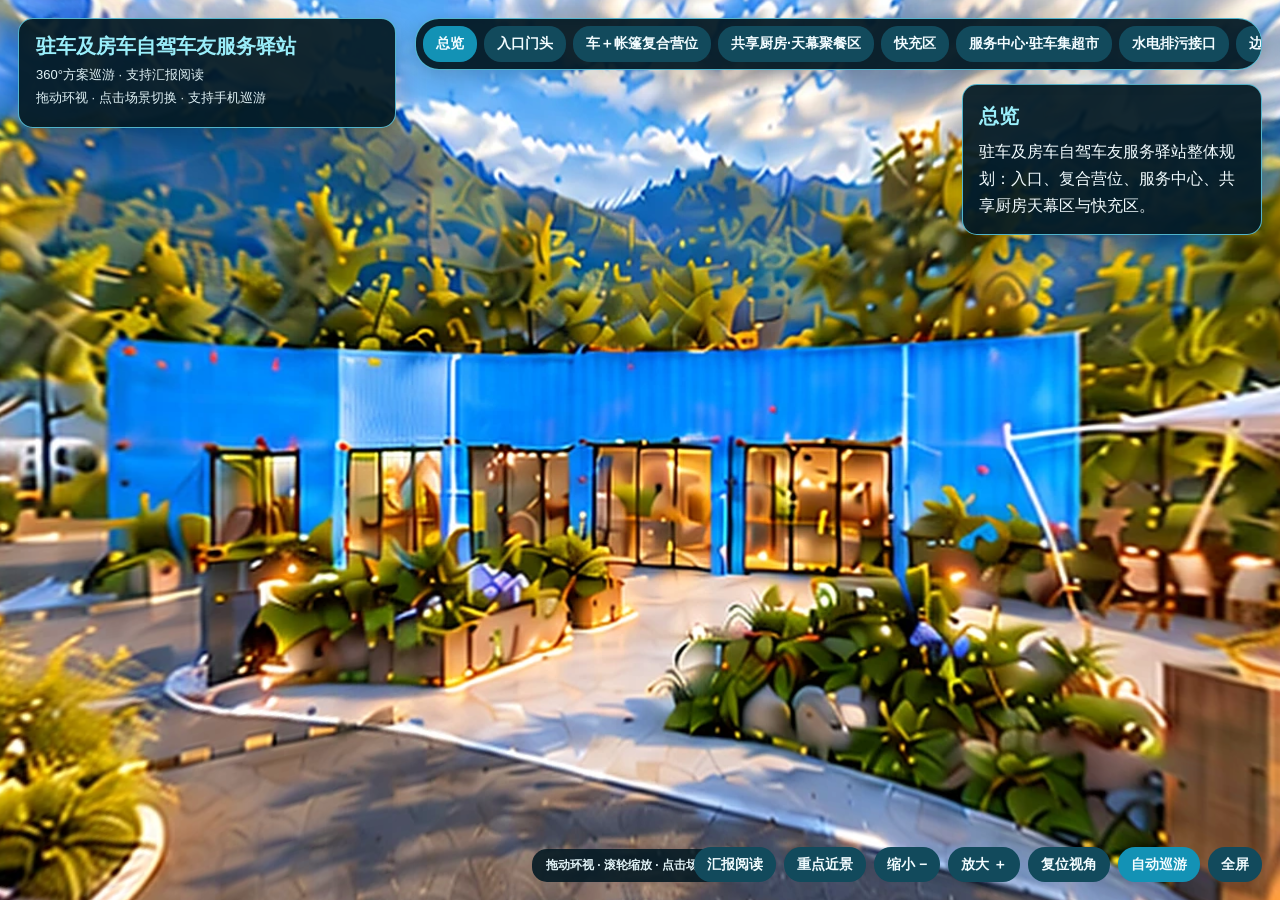
==== commit 70c094b9: "Update approved physical-sign presentation and fast tour" ====
--- a/index.html
+++ b/index.html
@@ -1,4 +1,4 @@
-<!doctype html><html lang="zh-CN"><head><meta name="tour-revision" content="20261008-review-v3"><meta charset="utf-8"><meta name="viewport" content="width=device-width,initial-scale=1,viewport-fit=cover"><title>驻车及房车自驾车友服务驿站｜方案全景360巡游</title><style>
+<!doctype html><html lang="zh-CN"><head><meta name="tour-revision" content="20261008-restored-v4"><meta charset="utf-8"><meta name="viewport" content="width=device-width,initial-scale=1,viewport-fit=cover"><title>驻车及房车自驾车友服务驿站｜方案全景360巡游</title><style>
 *{box-sizing:border-box}html,body{margin:0;width:100%;height:100%;height:100dvh;overflow:hidden;background:#06141c;font-family:Arial,"Microsoft YaHei",sans-serif;text-rendering:optimizeLegibility;-webkit-font-smoothing:antialiased}canvas{position:fixed;inset:0;display:block;width:100%;height:100%;cursor:grab;touch-action:none}canvas.drag{cursor:grabbing}.panel{position:fixed;z-index:4;color:#f2fcff;background:rgba(5,26,36,.94);border:1px solid rgba(93,205,231,.86);box-shadow:0 8px 30px rgba(0,0,0,.24)}.brand{left:18px;top:18px;width:350px;padding:15px 17px;border-radius:15px}.brand h1{margin:0 0 7px;color:#9aeeFA;font-size:21px;line-height:1.25;font-weight:700;white-space:nowrap}.brand p{margin:4px 0;font-size:12px;line-height:1.45;color:#e0f2f6}.info{right:18px;top:84px;width:300px;padding:14px 16px;border-radius:15px;font-size:14px;line-height:1.65}.info b{display:block;margin-bottom:5px;color:#9aeefa;font-size:17px}.nav{position:fixed;z-index:5;left:50%;top:18px;transform:translateX(-50%);display:flex;gap:7px;max-width:66vw;padding:7px;overflow-x:auto;border-radius:24px;background:rgba(5,26,36,.95);border:1px solid rgba(93,205,231,.86);box-shadow:0 6px 20px rgba(0,0,0,.2);scrollbar-width:none}.nav::-webkit-scrollbar{display:none}button{border:0;border-radius:17px;padding:9px 13px;background:#124a5c;color:#f2fcff;cursor:pointer;white-space:nowrap;font-family:inherit;font-size:14px;font-weight:600;line-height:1.25}button.active,.tools .primary{background:#1392b5}.tools{position:fixed;right:18px;bottom:18px;z-index:5;display:flex;gap:8px}.hint{position:fixed;left:50%;bottom:18px;z-index:4;transform:translateX(-50%);padding:8px 14px;border-radius:15px;background:rgba(5,26,36,.9);color:#e0f2f6;font-size:12px;font-weight:600}.loading{position:fixed;inset:0;z-index:8;display:grid;place-items:center;background:#06141c;color:#9aeefa;font-size:16px;font-weight:600}.loading.hide{display:none}@media(max-width:700px){.brand{left:max(8px,env(safe-area-inset-left));top:max(8px,env(safe-area-inset-top));width:auto;max-width:calc(100vw - 16px);padding:9px 12px;border-radius:11px}.brand h1{margin:0;font-size:16px;line-height:1.25}.brand p{display:none}.info{left:max(8px,env(safe-area-inset-left));right:max(8px,env(safe-area-inset-right));top:calc(max(8px,env(safe-area-inset-top)) + 48px);width:auto;max-width:none;padding:8px 11px;border-radius:10px;font-size:11px;line-height:1.35;white-space:nowrap;overflow:hidden;text-overflow:ellipsis;pointer-events:none}.info b{display:inline;margin:0 7px 0 0;font-size:13px}.nav{left:max(8px,env(safe-area-inset-left));right:max(8px,env(safe-area-inset-right));top:auto;bottom:calc(max(8px,env(safe-area-inset-bottom)) + 51px);transform:none;max-width:none;gap:5px;padding:5px;border-radius:18px}.nav button{min-height:37px;padding:8px 11px;font-size:12px}.tools{left:max(8px,env(safe-area-inset-left));right:max(8px,env(safe-area-inset-right));bottom:max(8px,env(safe-area-inset-bottom));justify-content:center;gap:5px}.tools button{min-height:39px;padding:8px 13px;font-size:12px;flex:1;max-width:118px}.tools #out,.tools #in{display:none}.hint{display:none}}@media(max-width:900px) and (orientation:landscape){.brand{max-width:36vw}.brand h1{font-size:14px}.info{display:none}.nav{left:38vw;right:8px;top:8px;bottom:auto}.tools{left:auto;right:8px;bottom:8px}.tools button{flex:none}}
 @media(min-width:901px){.nav{left:auto;right:18px;transform:none;max-width:calc(100vw - 410px)}}
 .loading.compact{inset:auto;top:50%;left:50%;transform:translate(-50%,-50%);padding:10px 16px;border-radius:12px;background:rgba(5,26,36,.82);font-size:13px;max-width:90vw;cursor:pointer;pointer-events:auto}
@@ -28,7 +28,7 @@
 function update(){[...nav.children].forEach((b,i)=>b.classList.toggle('active',i===idx));info.innerHTML='<b>'+scenes[idx].name+'</b>'+scenes[idx].info}
 // Small first-frame previews; upgrade in place without clearing the canvas.
 let loadGeneration=0, sceneLoading=false, hdReady=false, displayedScene=-1;
-let detailMode=new URLSearchParams(location.search).get('mode')!=='360';
+let detailMode=new URLSearchParams(location.search).get('mode')==='detail';
 const detailFrame=document.createElement('div');detailFrame.className='detail-frame';document.body.append(detailFrame);
 const detailView=document.createElement('img');detailView.className='detail-view';detailView.hidden=true;detailView.alt='AI方案重点近景';detailFrame.append(detailView);
 document.body.classList.toggle('detail-mode',detailMode);
@@ -109,7 +109,9 @@
 loading.setAttribute('aria-live','polite');
 const modeButton=document.createElement('button');modeButton.id='viewMode';
 modeButton.textContent=detailMode?'360°环视':'重点近景';document.querySelector('.tools').prepend(modeButton);
-modeButton.onclick=()=>{detailMode=!detailMode;document.body.classList.toggle('detail-mode',detailMode);modeButton.textContent=detailMode?'360°环视':'重点近景';load(idx);};
+function updateViewHint(){document.getElementById('hint').textContent=detailMode?'近景左右滑动 · AI方案示意，非现场实拍':'拖动环视 · 滚轮缩放 · 点击场景切换';}
+updateViewHint();
+modeButton.onclick=()=>{detailMode=!detailMode;document.body.classList.toggle('detail-mode',detailMode);modeButton.textContent=detailMode?'360°环视':'重点近景';updateViewHint();load(idx);};
 const imageButton=document.createElement('button');imageButton.id='detailOriginal';imageButton.textContent='查看原图';
 const originalPanel=document.createElement('div');originalPanel.className='original-panel';originalPanel.hidden=true;
 const originalClose=document.createElement('button');originalClose.textContent='返回巡游';originalClose.className='original-close';
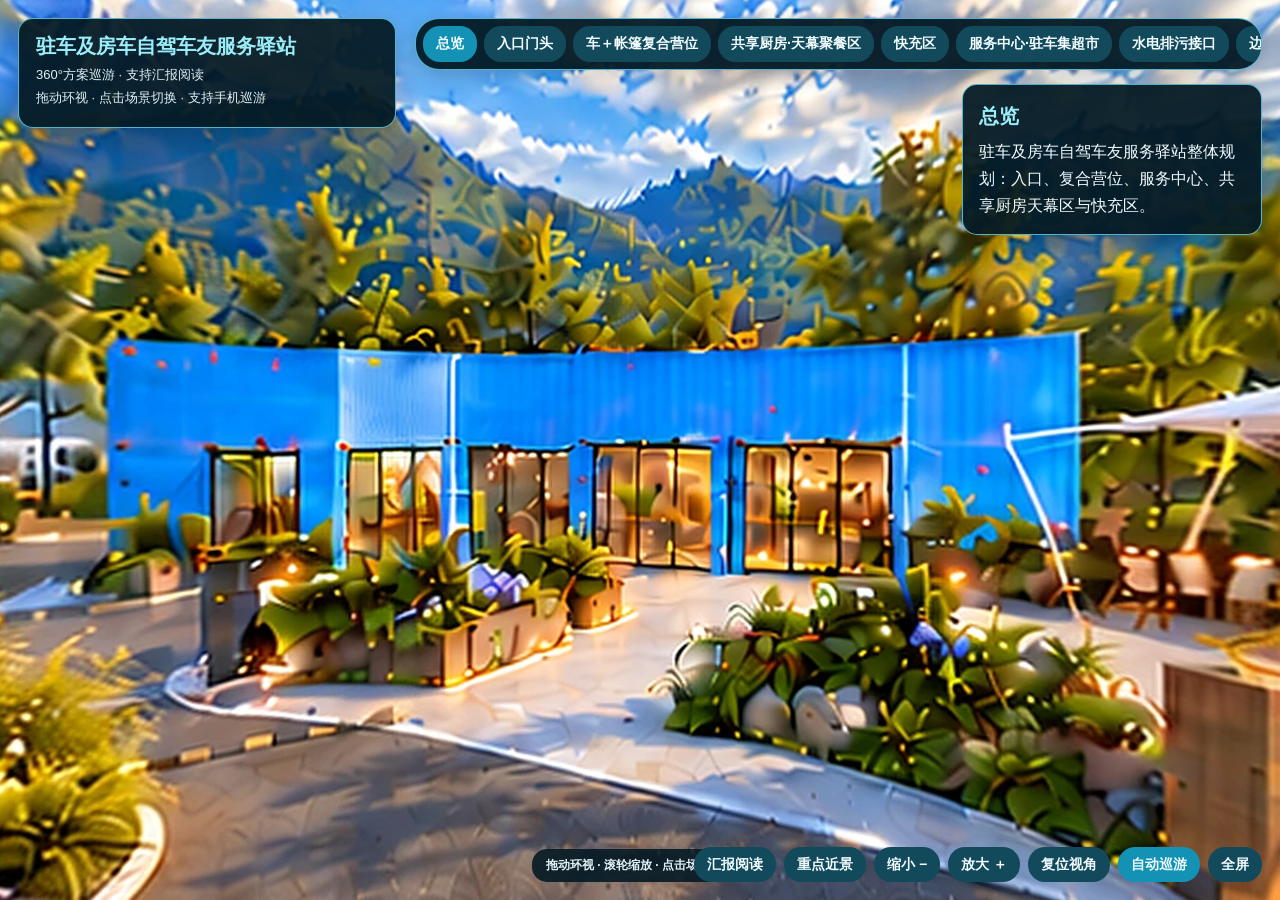
==== commit 307c0655: "Update approved physical-sign presentation and fast tour" ====
--- a/index.html
+++ b/index.html
@@ -1,4 +1,4 @@
-<!doctype html><html lang="zh-CN"><head><meta name="tour-revision" content="20261008-restored-v4"><meta charset="utf-8"><meta name="viewport" content="width=device-width,initial-scale=1,viewport-fit=cover"><title>驻车及房车自驾车友服务驿站｜方案全景360巡游</title><style>
+<!doctype html><html lang="zh-CN"><head><meta name="tour-revision" content="20261009-render-v5"><meta charset="utf-8"><meta name="viewport" content="width=device-width,initial-scale=1,viewport-fit=cover"><title>驻车及房车自驾车友服务驿站｜方案全景360巡游</title><style>
 *{box-sizing:border-box}html,body{margin:0;width:100%;height:100%;height:100dvh;overflow:hidden;background:#06141c;font-family:Arial,"Microsoft YaHei",sans-serif;text-rendering:optimizeLegibility;-webkit-font-smoothing:antialiased}canvas{position:fixed;inset:0;display:block;width:100%;height:100%;cursor:grab;touch-action:none}canvas.drag{cursor:grabbing}.panel{position:fixed;z-index:4;color:#f2fcff;background:rgba(5,26,36,.94);border:1px solid rgba(93,205,231,.86);box-shadow:0 8px 30px rgba(0,0,0,.24)}.brand{left:18px;top:18px;width:350px;padding:15px 17px;border-radius:15px}.brand h1{margin:0 0 7px;color:#9aeeFA;font-size:21px;line-height:1.25;font-weight:700;white-space:nowrap}.brand p{margin:4px 0;font-size:12px;line-height:1.45;color:#e0f2f6}.info{right:18px;top:84px;width:300px;padding:14px 16px;border-radius:15px;font-size:14px;line-height:1.65}.info b{display:block;margin-bottom:5px;color:#9aeefa;font-size:17px}.nav{position:fixed;z-index:5;left:50%;top:18px;transform:translateX(-50%);display:flex;gap:7px;max-width:66vw;padding:7px;overflow-x:auto;border-radius:24px;background:rgba(5,26,36,.95);border:1px solid rgba(93,205,231,.86);box-shadow:0 6px 20px rgba(0,0,0,.2);scrollbar-width:none}.nav::-webkit-scrollbar{display:none}button{border:0;border-radius:17px;padding:9px 13px;background:#124a5c;color:#f2fcff;cursor:pointer;white-space:nowrap;font-family:inherit;font-size:14px;font-weight:600;line-height:1.25}button.active,.tools .primary{background:#1392b5}.tools{position:fixed;right:18px;bottom:18px;z-index:5;display:flex;gap:8px}.hint{position:fixed;left:50%;bottom:18px;z-index:4;transform:translateX(-50%);padding:8px 14px;border-radius:15px;background:rgba(5,26,36,.9);color:#e0f2f6;font-size:12px;font-weight:600}.loading{position:fixed;inset:0;z-index:8;display:grid;place-items:center;background:#06141c;color:#9aeefa;font-size:16px;font-weight:600}.loading.hide{display:none}@media(max-width:700px){.brand{left:max(8px,env(safe-area-inset-left));top:max(8px,env(safe-area-inset-top));width:auto;max-width:calc(100vw - 16px);padding:9px 12px;border-radius:11px}.brand h1{margin:0;font-size:16px;line-height:1.25}.brand p{display:none}.info{left:max(8px,env(safe-area-inset-left));right:max(8px,env(safe-area-inset-right));top:calc(max(8px,env(safe-area-inset-top)) + 48px);width:auto;max-width:none;padding:8px 11px;border-radius:10px;font-size:11px;line-height:1.35;white-space:nowrap;overflow:hidden;text-overflow:ellipsis;pointer-events:none}.info b{display:inline;margin:0 7px 0 0;font-size:13px}.nav{left:max(8px,env(safe-area-inset-left));right:max(8px,env(safe-area-inset-right));top:auto;bottom:calc(max(8px,env(safe-area-inset-bottom)) + 51px);transform:none;max-width:none;gap:5px;padding:5px;border-radius:18px}.nav button{min-height:37px;padding:8px 11px;font-size:12px}.tools{left:max(8px,env(safe-area-inset-left));right:max(8px,env(safe-area-inset-right));bottom:max(8px,env(safe-area-inset-bottom));justify-content:center;gap:5px}.tools button{min-height:39px;padding:8px 13px;font-size:12px;flex:1;max-width:118px}.tools #out,.tools #in{display:none}.hint{display:none}}@media(max-width:900px) and (orientation:landscape){.brand{max-width:36vw}.brand h1{font-size:14px}.info{display:none}.nav{left:38vw;right:8px;top:8px;bottom:auto}.tools{left:auto;right:8px;bottom:8px}.tools button{flex:none}}
 @media(min-width:901px){.nav{left:auto;right:18px;transform:none;max-width:calc(100vw - 410px)}}
 .loading.compact{inset:auto;top:50%;left:50%;transform:translate(-50%,-50%);padding:10px 16px;border-radius:12px;background:rgba(5,26,36,.82);font-size:13px;max-width:90vw;cursor:pointer;pointer-events:auto}
@@ -20,14 +20,17 @@
 function fail(msg){loading.classList.remove('hide');loading.textContent='场景加载失败：'+msg}
 if(!gl)fail('浏览器未启用WebGL');
 const vs=`attribute vec2 a;varying vec2 uv;void main(){uv=a*.5+.5;gl_Position=vec4(a,0.,1.);}`;
-const fs=`precision highp float;varying vec2 uv;uniform sampler2D pano;uniform float yaw,pitch,tanfov,aspect;mat3 ry(float a){float c=cos(a),s=sin(a);return mat3(c,0.,-s,0.,1.,0.,s,0.,c);}mat3 rx(float a){float c=cos(a),s=sin(a);return mat3(1.,0.,0.,0.,c,s,0.,-s,c);}void main(){vec2 p=uv*2.-1.;vec3 d=normalize(vec3(p.x*aspect*tanfov,p.y*tanfov,1.));d=ry(yaw)*rx(pitch)*d;float lon=atan(d.x,d.z);float lat=asin(clamp(d.y,-1.,1.));vec2 t=vec2(fract(lon/6.28318530718+.5),lat/3.14159265359+.5);gl_FragColor=texture2D(pano,t);}`;
+const fs="precision highp float;\nvarying vec2 uv;\nuniform sampler2D pano;\nuniform float yaw,pitch,tanfov,aspect;\nuniform vec2 textureSize;\nuniform int highQuality;\nmat3 ry(float a){float c=cos(a),s=sin(a);return mat3(c,0.,-s,0.,1.,0.,s,0.,c);}\nmat3 rx(float a){float c=cos(a),s=sin(a);return mat3(1.,0.,0.,0.,c,s,0.,-s,c);}\nvec4 lookup(vec2 p){return texture2D(pano,vec2(fract(p.x),clamp(p.y,.5/textureSize.y,1.-.5/textureSize.y)));}\n// Separable Catmull-Rom reconstruction: nine bilinear taps, no new source detail.\nvec4 reconstruct(vec2 t){\n vec2 p=t*textureSize,base=floor(p-.5)+.5,f=p-base;\n vec2 f2=f*f,f3=f2*f;\n vec2 w0=-.5*f+f2-.5*f3,w1=1.-2.5*f2+1.5*f3;\n vec2 w2=.5*f+2.*f2-1.5*f3,w3=-.5*f2+.5*f3,w12=w1+w2;\n vec2 p0=(base-1.)/textureSize,p12=(base+w2/w12)/textureSize,p3=(base+2.)/textureSize;\n vec4 c=lookup(vec2(p0.x,p0.y))*w0.x*w0.y\n       +lookup(vec2(p12.x,p0.y))*w12.x*w0.y\n       +lookup(vec2(p3.x,p0.y))*w3.x*w0.y\n       +lookup(vec2(p0.x,p12.y))*w0.x*w12.y\n       +lookup(vec2(p12.x,p12.y))*w12.x*w12.y\n       +lookup(vec2(p3.x,p12.y))*w3.x*w12.y\n       +lookup(vec2(p0.x,p3.y))*w0.x*w3.y\n       +lookup(vec2(p12.x,p3.y))*w12.x*w3.y\n       +lookup(vec2(p3.x,p3.y))*w3.x*w3.y;\n vec4 linear=lookup(t);\n // Bound ringing around white lettering and dark branches.\n return clamp(c, max(vec4(0.),linear-.04),min(vec4(1.),linear+.04));\n}\nvoid main(){\n vec2 p=uv*2.-1.;vec3 d=normalize(vec3(p.x*aspect*tanfov,p.y*tanfov,1.));\n d=ry(yaw)*rx(pitch)*d;\n float lon=atan(d.x,d.z),lat=asin(clamp(d.y,-1.,1.));\n vec2 t=vec2(fract(lon/6.28318530718+.5),lat/3.14159265359+.5);\n gl_FragColor=highQuality==1?reconstruct(t):lookup(t);\n}\n";
 function shader(type,src){const s=gl.createShader(type);gl.shaderSource(s,src);gl.compileShader(s);if(!gl.getShaderParameter(s,gl.COMPILE_STATUS))throw new Error(gl.getShaderInfoLog(s));return s}
 let program;try{program=gl.createProgram();gl.attachShader(program,shader(gl.VERTEX_SHADER,vs));gl.attachShader(program,shader(gl.FRAGMENT_SHADER,fs));gl.linkProgram(program);if(!gl.getProgramParameter(program,gl.LINK_STATUS))throw new Error(gl.getProgramInfoLog(program));gl.useProgram(program)}catch(e){fail(e.message);throw e}
-const buf=gl.createBuffer();gl.bindBuffer(gl.ARRAY_BUFFER,buf);gl.bufferData(gl.ARRAY_BUFFER,new Float32Array([-1,-1,1,-1,-1,1,-1,1,1,-1,1,1]),gl.STATIC_DRAW);const pos=gl.getAttribLocation(program,'a');gl.enableVertexAttribArray(pos);gl.vertexAttribPointer(pos,2,gl.FLOAT,false,0,0);const U={pano:gl.getUniformLocation(program,'pano'),yaw:gl.getUniformLocation(program,'yaw'),pitch:gl.getUniformLocation(program,'pitch'),tanfov:gl.getUniformLocation(program,'tanfov'),aspect:gl.getUniformLocation(program,'aspect')};
+const buf=gl.createBuffer();gl.bindBuffer(gl.ARRAY_BUFFER,buf);gl.bufferData(gl.ARRAY_BUFFER,new Float32Array([-1,-1,1,-1,-1,1,-1,1,1,-1,1,1]),gl.STATIC_DRAW);const pos=gl.getAttribLocation(program,'a');gl.enableVertexAttribArray(pos);gl.vertexAttribPointer(pos,2,gl.FLOAT,false,0,0);const U={textureSize:gl.getUniformLocation(program,'textureSize'),highQuality:gl.getUniformLocation(program,'highQuality'),pano:gl.getUniformLocation(program,'pano'),yaw:gl.getUniformLocation(program,'yaw'),pitch:gl.getUniformLocation(program,'pitch'),tanfov:gl.getUniformLocation(program,'tanfov'),aspect:gl.getUniformLocation(program,'aspect')};
 const defaultFov=()=>innerWidth<=700?(innerHeight>=innerWidth?100:80):72;let texture=null,idx=0,yaw=0,pitch=0,fov=defaultFov(),drag=false,lx=0,ly=0,auto=false,nextAt=0;const nav=document.getElementById('nav'),info=document.getElementById('info');scenes.forEach((s,i)=>{const b=document.createElement('button');b.textContent=s.name;b.onclick=()=>load(i);nav.appendChild(b)});
 function update(){[...nav.children].forEach((b,i)=>b.classList.toggle('active',i===idx));info.innerHTML='<b>'+scenes[idx].name+'</b>'+scenes[idx].info}
 // Small first-frame previews; upgrade in place without clearing the canvas.
 let loadGeneration=0, sceneLoading=false, hdReady=false, displayedScene=-1;
+const maxBufferSize=gl.getParameter(gl.MAX_RENDERBUFFER_SIZE);
+const highQualityRender=new URLSearchParams(location.search).get('render')!=='linear';
+gl.uniform1i(U.highQuality,highQualityRender?1:0);
 let detailMode=new URLSearchParams(location.search).get('mode')==='detail';
 const detailFrame=document.createElement('div');detailFrame.className='detail-frame';document.body.append(detailFrame);
 const detailView=document.createElement('img');detailView.className='detail-view';detailView.hidden=true;detailView.alt='AI方案重点近景';detailFrame.append(detailView);
@@ -45,13 +48,14 @@
   imageCache.set(src,promise);
   promise.catch(()=>{if(imageCache.get(src)===promise)imageCache.delete(src)});
   // Bound decoded image memory on phones, while retaining current/next views.
-  while(imageCache.size>6)imageCache.delete(imageCache.keys().next().value);
+  while(imageCache.size>3)imageCache.delete(imageCache.keys().next().value);
   return promise;
 }
 function showTexture(im) {
   const t=gl.createTexture();gl.bindTexture(gl.TEXTURE_2D,t);
   gl.pixelStorei(gl.UNPACK_FLIP_Y_WEBGL,true);
   gl.texImage2D(gl.TEXTURE_2D,0,gl.RGB,gl.RGB,gl.UNSIGNED_BYTE,im);
+  gl.uniform2f(U.textureSize,im.naturalWidth,im.naturalHeight);
   gl.texParameteri(gl.TEXTURE_2D,gl.TEXTURE_MIN_FILTER,gl.LINEAR);
   gl.texParameteri(gl.TEXTURE_2D,gl.TEXTURE_MAG_FILTER,gl.LINEAR);
   gl.texParameteri(gl.TEXTURE_2D,gl.TEXTURE_WRAP_S,gl.CLAMP_TO_EDGE);
@@ -121,7 +125,7 @@
 imageButton.onclick=()=>{if(detailView.src){auto=false;document.getElementById('auto').textContent='自动巡游';update();originalImage.src=detailView.src;originalPanel.hidden=false;}};
 document.querySelector('.tools').prepend(imageButton);
 
-function draw(now){if(detailMode){if(auto&&now>nextAt&&!sceneLoading){nextAt=now+9000;load((idx+1)%scenes.length)}requestAnimationFrame(draw);return;}const d=Math.min(devicePixelRatio||1,2),w=Math.max(1,innerWidth*d),h=Math.max(1,innerHeight*d);if(canvas.width!==w||canvas.height!==h){canvas.width=w;canvas.height=h;gl.viewport(0,0,w,h)}if(auto){yaw+=.0008;if(now>nextAt&&!sceneLoading){nextAt=now+9000;load((idx+1)%scenes.length)}}gl.clearColor(.02,.08,.11,1);gl.clear(gl.COLOR_BUFFER_BIT);if(texture){gl.activeTexture(gl.TEXTURE0);gl.bindTexture(gl.TEXTURE_2D,texture);gl.uniform1f(U.yaw,yaw);gl.uniform1f(U.pitch,pitch);gl.uniform1f(U.tanfov,Math.tan(fov*Math.PI/360));gl.uniform1f(U.aspect,w/h);gl.drawArrays(gl.TRIANGLES,0,6)}requestAnimationFrame(draw)}requestAnimationFrame(draw);load(0);if(new URLSearchParams(location.search).get('auto')==='1'){auto=true;document.getElementById('auto').textContent='停止巡游';nextAt=performance.now()+9000}
+function draw(now){if(detailMode){if(auto&&now>nextAt&&!sceneLoading){nextAt=now+9000;load((idx+1)%scenes.length)}requestAnimationFrame(draw);return;}const d=Math.min(devicePixelRatio||1,3,Math.sqrt(8388608/(innerWidth*innerHeight)),maxBufferSize/Math.max(innerWidth,innerHeight)),w=Math.max(1,Math.round(innerWidth*d)),h=Math.max(1,Math.round(innerHeight*d));if(canvas.width!==w||canvas.height!==h){canvas.width=w;canvas.height=h;gl.viewport(0,0,w,h)}if(auto){yaw+=.0008;if(now>nextAt&&!sceneLoading){nextAt=now+9000;load((idx+1)%scenes.length)}}gl.clearColor(.02,.08,.11,1);gl.clear(gl.COLOR_BUFFER_BIT);if(texture){gl.activeTexture(gl.TEXTURE0);gl.bindTexture(gl.TEXTURE_2D,texture);gl.uniform1f(U.yaw,yaw);gl.uniform1f(U.pitch,pitch);gl.uniform1f(U.tanfov,Math.tan(fov*Math.PI/360));gl.uniform1f(U.aspect,w/h);gl.drawArrays(gl.TRIANGLES,0,6)}requestAnimationFrame(draw)}requestAnimationFrame(draw);load(0);if(new URLSearchParams(location.search).get('auto')==='1'){auto=true;document.getElementById('auto').textContent='停止巡游';nextAt=performance.now()+9000}
 canvas.onpointerdown=e=>{drag=true;lx=e.clientX;ly=e.clientY;canvas.classList.add('drag');canvas.setPointerCapture(e.pointerId)};canvas.onpointerup=()=>{drag=false;canvas.classList.remove('drag')};canvas.onpointercancel=canvas.onpointerup;canvas.onpointermove=e=>{if(!drag)return;yaw-=(e.clientX-lx)*.0043;pitch=Math.max(-1.535,Math.min(1.535,pitch-(e.clientY-ly)*.0037));lx=e.clientX;ly=e.clientY};canvas.onwheel=e=>{e.preventDefault();fov=Math.max(42,Math.min(110,fov+e.deltaY*.035))};document.getElementById('out').onclick=()=>fov=Math.min(110,fov+8);document.getElementById('in').onclick=()=>fov=Math.max(42,fov-8);document.getElementById('reset').onclick=()=>{yaw=0;pitch=0;fov=defaultFov()};document.getElementById('auto').onclick=e=>{auto=!auto;e.currentTarget.textContent=auto?'停止巡游':'自动巡游';nextAt=performance.now()+9000};document.getElementById('full').onclick=()=>document.documentElement.requestFullscreen?.();addEventListener('orientationchange',()=>setTimeout(()=>{fov=defaultFov()},180));
 
 // Native UI text remains legible independently of panorama texture resolution.
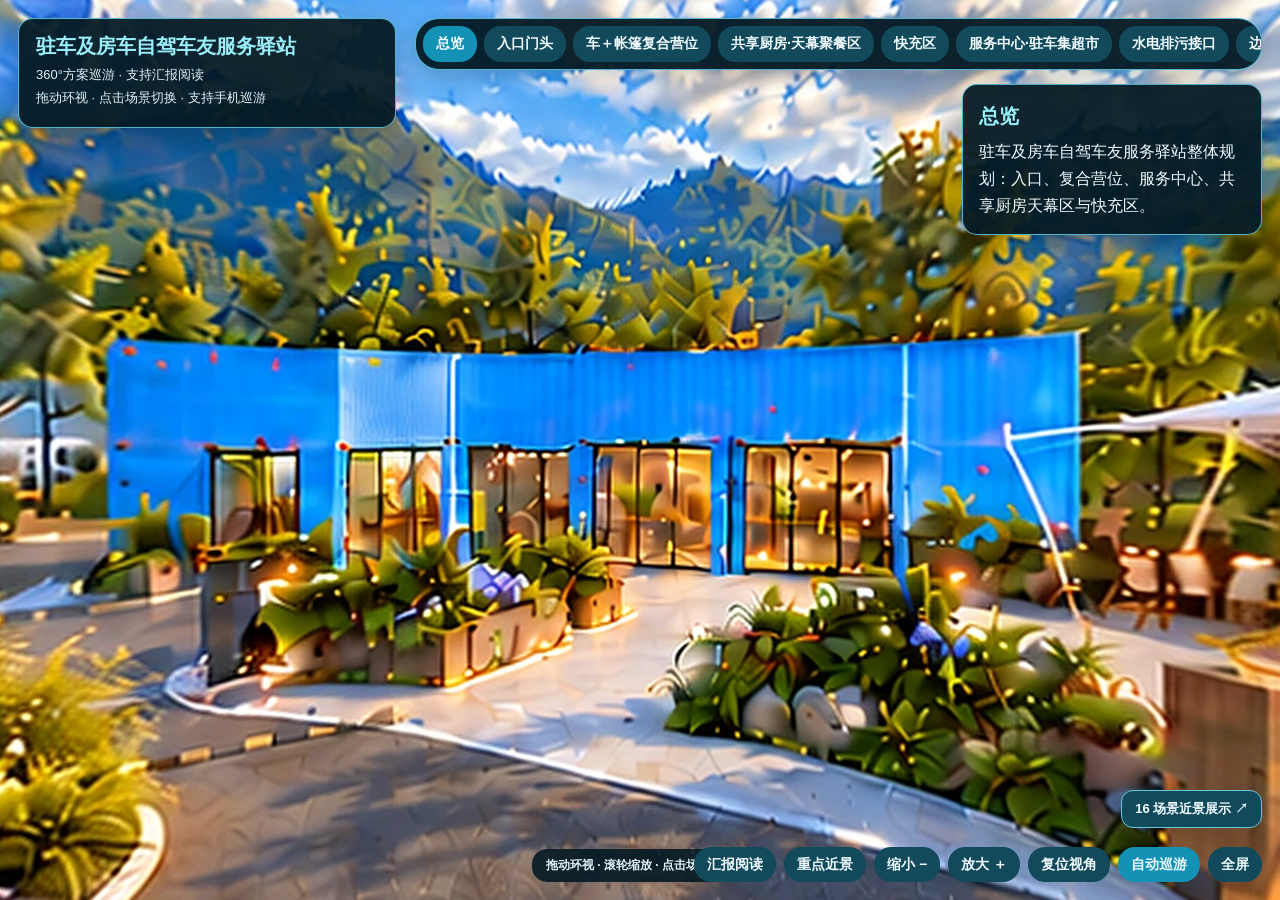
==== commit d900189d: "Update approved physical-sign presentation and fast tour" ====
--- a/index.html
+++ b/index.html
@@ -169,4 +169,4 @@
  if(active){auto=false;document.getElementById('auto').textContent='自动巡游';yaw=0;pitch=0;fov=defaultFov();}
 };
 
-</script></body></html>+</script><style>.expanded-entry{position:fixed;z-index:6;right:18px;bottom:72px;color:#f0fbff;background:#124a5c;border:1px solid #65c7d8;text-decoration:none;border-radius:12px;padding:9px 13px;font:600 13px "Microsoft YaHei",sans-serif}@media(max-width:700px){.expanded-entry{right:8px;bottom:115px;padding:8px 10px;font-size:12px}}</style><a class="expanded-entry" href="expanded_scenes/index.html">16 场景近景展示 ↗</a></body></html>
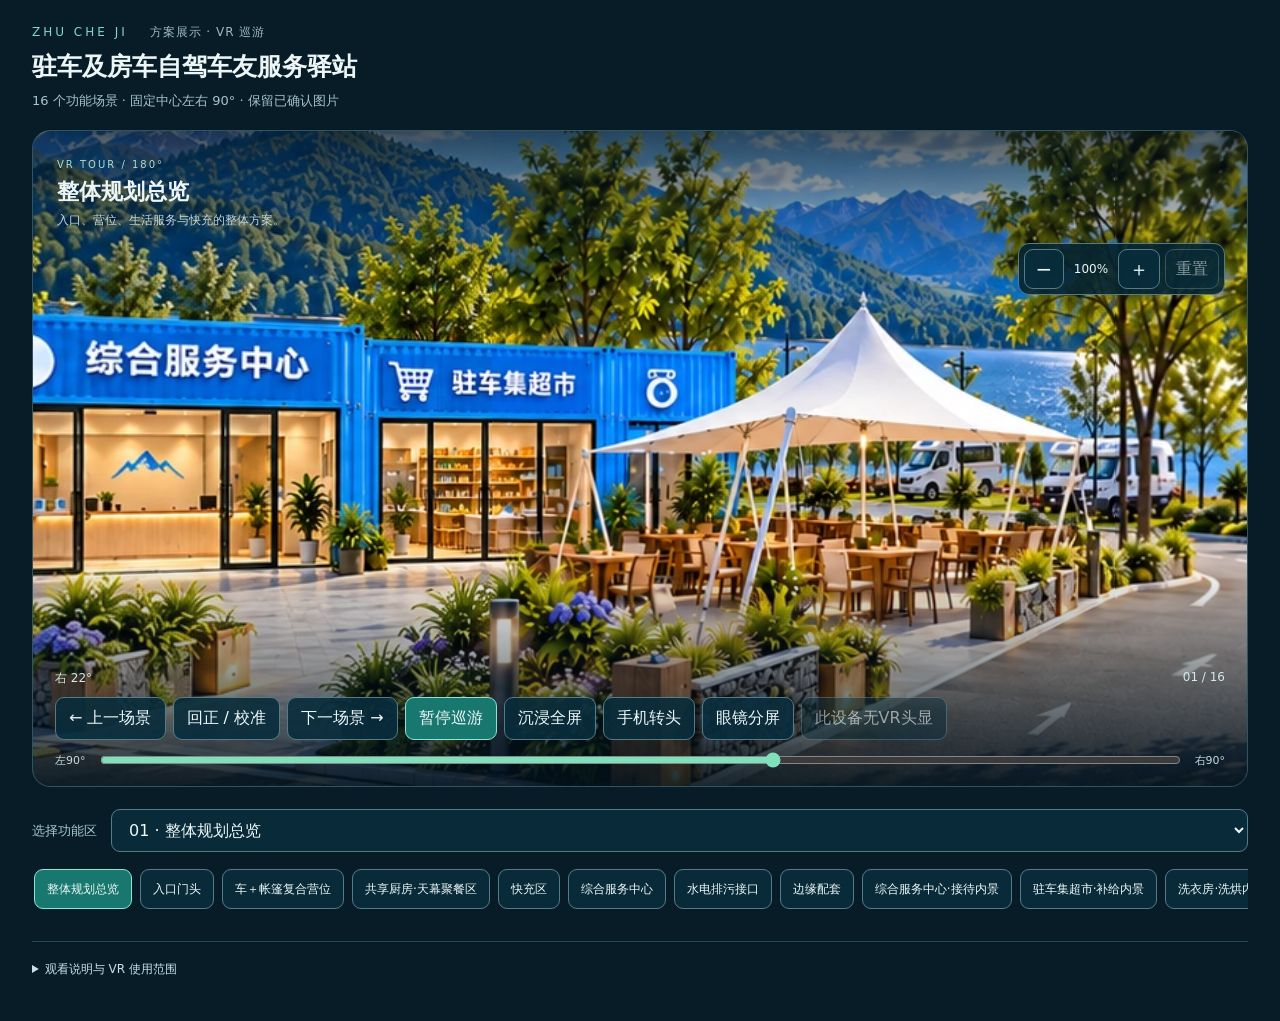
==== commit fced8b94: "Publish approved 16-scene VR tour with mobile zoom and stable QR entry" ====
--- a/index.html
+++ b/index.html
@@ -1,172 +1,2 @@
-<!doctype html><html lang="zh-CN"><head><meta name="tour-revision" content="20261009-render-v5"><meta charset="utf-8"><meta name="viewport" content="width=device-width,initial-scale=1,viewport-fit=cover"><title>驻车及房车自驾车友服务驿站｜方案全景360巡游</title><style>
-*{box-sizing:border-box}html,body{margin:0;width:100%;height:100%;height:100dvh;overflow:hidden;background:#06141c;font-family:Arial,"Microsoft YaHei",sans-serif;text-rendering:optimizeLegibility;-webkit-font-smoothing:antialiased}canvas{position:fixed;inset:0;display:block;width:100%;height:100%;cursor:grab;touch-action:none}canvas.drag{cursor:grabbing}.panel{position:fixed;z-index:4;color:#f2fcff;background:rgba(5,26,36,.94);border:1px solid rgba(93,205,231,.86);box-shadow:0 8px 30px rgba(0,0,0,.24)}.brand{left:18px;top:18px;width:350px;padding:15px 17px;border-radius:15px}.brand h1{margin:0 0 7px;color:#9aeeFA;font-size:21px;line-height:1.25;font-weight:700;white-space:nowrap}.brand p{margin:4px 0;font-size:12px;line-height:1.45;color:#e0f2f6}.info{right:18px;top:84px;width:300px;padding:14px 16px;border-radius:15px;font-size:14px;line-height:1.65}.info b{display:block;margin-bottom:5px;color:#9aeefa;font-size:17px}.nav{position:fixed;z-index:5;left:50%;top:18px;transform:translateX(-50%);display:flex;gap:7px;max-width:66vw;padding:7px;overflow-x:auto;border-radius:24px;background:rgba(5,26,36,.95);border:1px solid rgba(93,205,231,.86);box-shadow:0 6px 20px rgba(0,0,0,.2);scrollbar-width:none}.nav::-webkit-scrollbar{display:none}button{border:0;border-radius:17px;padding:9px 13px;background:#124a5c;color:#f2fcff;cursor:pointer;white-space:nowrap;font-family:inherit;font-size:14px;font-weight:600;line-height:1.25}button.active,.tools .primary{background:#1392b5}.tools{position:fixed;right:18px;bottom:18px;z-index:5;display:flex;gap:8px}.hint{position:fixed;left:50%;bottom:18px;z-index:4;transform:translateX(-50%);padding:8px 14px;border-radius:15px;background:rgba(5,26,36,.9);color:#e0f2f6;font-size:12px;font-weight:600}.loading{position:fixed;inset:0;z-index:8;display:grid;place-items:center;background:#06141c;color:#9aeefa;font-size:16px;font-weight:600}.loading.hide{display:none}@media(max-width:700px){.brand{left:max(8px,env(safe-area-inset-left));top:max(8px,env(safe-area-inset-top));width:auto;max-width:calc(100vw - 16px);padding:9px 12px;border-radius:11px}.brand h1{margin:0;font-size:16px;line-height:1.25}.brand p{display:none}.info{left:max(8px,env(safe-area-inset-left));right:max(8px,env(safe-area-inset-right));top:calc(max(8px,env(safe-area-inset-top)) + 48px);width:auto;max-width:none;padding:8px 11px;border-radius:10px;font-size:11px;line-height:1.35;white-space:nowrap;overflow:hidden;text-overflow:ellipsis;pointer-events:none}.info b{display:inline;margin:0 7px 0 0;font-size:13px}.nav{left:max(8px,env(safe-area-inset-left));right:max(8px,env(safe-area-inset-right));top:auto;bottom:calc(max(8px,env(safe-area-inset-bottom)) + 51px);transform:none;max-width:none;gap:5px;padding:5px;border-radius:18px}.nav button{min-height:37px;padding:8px 11px;font-size:12px}.tools{left:max(8px,env(safe-area-inset-left));right:max(8px,env(safe-area-inset-right));bottom:max(8px,env(safe-area-inset-bottom));justify-content:center;gap:5px}.tools button{min-height:39px;padding:8px 13px;font-size:12px;flex:1;max-width:118px}.tools #out,.tools #in{display:none}.hint{display:none}}@media(max-width:900px) and (orientation:landscape){.brand{max-width:36vw}.brand h1{font-size:14px}.info{display:none}.nav{left:38vw;right:8px;top:8px;bottom:auto}.tools{left:auto;right:8px;bottom:8px}.tools button{flex:none}}
-@media(min-width:901px){.nav{left:auto;right:18px;transform:none;max-width:calc(100vw - 410px)}}
-.loading.compact{inset:auto;top:50%;left:50%;transform:translate(-50%,-50%);padding:10px 16px;border-radius:12px;background:rgba(5,26,36,.82);font-size:13px;max-width:90vw;cursor:pointer;pointer-events:auto}
-body{font-family:"Microsoft YaHei","PingFang SC","Noto Sans CJK SC",sans-serif}
-.original-panel{position:fixed;inset:0;z-index:12;overflow:auto;background:#06141c;touch-action:pan-x pan-y pinch-zoom;padding-top:58px}.original-panel img{display:block;width:auto;max-width:none;height:auto;margin:0 auto}.original-close{position:fixed;right:16px;top:12px;z-index:13;background:#1392b5;min-height:40px}
-.detail-frame{position:fixed;inset:0;z-index:1;background:#06141c;overflow:hidden}
-@media(max-width:700px){.detail-mode .hint{width:calc(100vw - 16px);text-align:center;white-space:nowrap}}
-.brand{width:378px}.brand h1{font-size:20px;white-space:normal}.brand p{font-size:13px}
-.info{font-size:16px;line-height:1.7}.info b{font-size:20px}
-.loading.compact{top:auto;bottom:80px;transform:translateX(-50%);background:rgba(5,26,36,.92)}
-.facility-labels{position:fixed;inset:0;z-index:3;pointer-events:none}.facility-label{position:absolute;transform:translate(-50%,-100%);font-size:17px;font-weight:600;line-height:1.3;white-space:nowrap;color:white;background:#063346ed;border:1px solid #a8e0ee;padding:7px 12px;border-radius:8px;box-shadow:0 3px 12px #001b2940}.facility-label:after{content:"";position:absolute;left:50%;top:100%;height:18px;border-left:1px solid #a8e0ee}
-.report-panel{position:fixed;z-index:4;left:18px;bottom:84px;width:450px;max-width:calc(100vw - 36px);background:#092935f2;color:#f7fcff;border:1px solid #abdbe7;border-radius:16px;padding:20px 24px;box-shadow:0 12px 40px #0003}.report-panel h2{font-size:26px;line-height:1.35;margin:9px 0 12px}.report-panel p{font-size:18px;line-height:1.8;margin:0}.report-caption{font-size:13px;letter-spacing:3px;color:#b5e7ef}.report-facilities{font-size:17px;line-height:1.9;margin-top:10px;color:#b5e7ef}.report-mode .info,.report-mode .hint{display:none}[hidden]{display:none!important}
-@media(min-width:901px){.nav{max-width:calc(100vw - 433px)}}
-@media(max-width:700px){.brand{width:auto}.brand h1{font-size:16px}.info{font-size:12px}.info b{font-size:14px}.facility-label{font-size:15px;padding:6px 10px}.report-panel{left:8px;bottom:112px;max-width:calc(100vw - 16px);padding:15px 17px}.report-panel h2{font-size:21px}.report-panel p{font-size:16px}.report-facilities{font-size:15px}.tools button{padding:8px 7px}.loading.compact{bottom:112px;font-size:12px}.report-mode .loading.compact{bottom:auto;top:110px}}
-.detail-view{display:block;width:100%;height:100%;object-fit:contain;background:#06141c}.detail-mode #reset,.detail-mode #in,.detail-mode #out{display:none}body:not(.detail-mode) #detailOriginal{display:none}.detail-mode .brand:after{content:"AI方案近景 · 非现场实拍";display:block;font-size:12px;margin-top:6px;color:#b5e7ef}.detail-mode .hint{display:none}.detail-mode .info{top:auto;bottom:76px;font-size:13px;width:290px;padding:10px 13px}.detail-mode .info b{font-size:16px}@media(max-width:700px){.detail-mode .info{top:58px;bottom:auto;width:auto;font-size:12px}.detail-mode .brand:after{display:none}.tools{flex-wrap:wrap}.tools button{max-width:none;flex:1}.detail-mode .detail-frame{top:132px;bottom:114px;overflow-x:auto;overflow-y:hidden;touch-action:pan-x}.detail-mode .detail-view{width:auto;height:100%;min-width:100%;max-width:none;object-fit:contain}.detail-mode .hint{display:block;top:111px;bottom:auto;padding:0;font-size:11px;background:none;color:#b5e7ef}}
-
-</style></head><body><div class="loading" id="loading">正在加载方案场景…</div><div class="panel brand"><h1>驻车及房车自驾车友服务驿站</h1><p>360°方案巡游 · 支持汇报阅读</p><p>拖动环视 · 点击场景切换 · 支持手机巡游</p></div><div class="nav" id="nav"></div><div class="panel info" id="info"></div><div class="tools"><button id="out">缩小 −</button><button id="in">放大 ＋</button><button id="reset">复位视角</button><button id="auto" class="primary">自动巡游</button><button id="full">全屏</button></div><div class="hint" id="hint">近景左右滑动 · AI方案示意，非现场实拍</div><canvas id="vr"></canvas><script>
-const scenes=[{"name":"总览","slug":"overview","info":"驻车及房车自驾车友服务驿站整体规划：入口、复合营位、服务中心、共享厨房天幕区与快充区。","src":"true_panos_4k/overview-hd-fbc0015896db.webp","preview":"true_panos_4k/overview-preview-296470a412e8.webp","detailSrc":"presentation_details/overview-91ac89673931.webp"},{"name":"入口门头","slug":"entrance","info":"浅蓝品牌精神堡垒、门岗和清晰的人车分流入口。","src":"true_panos_4k/entrance-hd-d981d0774782.webp","preview":"true_panos_4k/entrance-preview-a783c723ec65.webp","detailSrc":"presentation_details/entrance-d2054cfc210f.webp"},{"name":"车＋帐篷复合营位","slug":"parking","info":"建议单元约6.5m×5.0m，车辆旁预留帐篷或天幕空间，并设置水电接口。","src":"true_panos_4k/parking-hd-8e1c8e6c8233.webp","preview":"true_panos_4k/parking-preview-f7547324c085.webp","detailSrc":"presentation_details/parking-99f6f7092ac7.webp"},{"name":"共享厨房·天幕聚餐区","slug":"kitchen","info":"共享厨房、露营桌椅和大天幕共同构成开放聚餐交流区。","src":"true_panos_4k/kitchen-hd-24cd935a5ddf.webp","preview":"true_panos_4k/kitchen-preview-4d3e8cdd16b6.webp","detailSrc":"presentation_details/kitchen-4d9fd7508771.webp"},{"name":"快充区","slug":"charging","info":"6台直流快充桩配简洁开放式雨棚，充电区不设置集装箱。","src":"true_panos_4k/charging-hd-88d2a293a085.webp","preview":"true_panos_4k/charging-preview-1bfa27aa69a2.webp","detailSrc":"presentation_details/charging-562c70bddfe8.webp"},{"name":"服务中心·驻车集超市","slug":"service","info":"服务接待、驻车集超市、卫生间、淋浴间、洗衣房、共享厨房与办公。","src":"true_panos_4k/service-hd-1c10ef645c0c.webp","preview":"true_panos_4k/service-preview-521cc7539977.webp","detailSrc":"presentation_details/service-15508573162b.webp"},{"name":"水电排污接口","slug":"hookups","info":"营位侧边集中配置饮用水、用电、灰水与黑水排放接口。","src":"true_panos_4k/hookups-hd-7dd04a0a2b43.webp","preview":"true_panos_4k/hookups-preview-03dc5ab37064.webp","detailSrc":"presentation_details/hookups-0ee442bcef8c.webp"},{"name":"边缘配套","slug":"edge","info":"垃圾分类、应急信息、导视、照明、监控和绿化围挡。","src":"true_panos_4k/edge-hd-564c34109e39.webp","preview":"true_panos_4k/edge-preview-9368ea93fdfa.webp","detailSrc":"presentation_details/edge-c9c6efc19c8e.webp"}];const canvas=document.getElementById('vr');const gl=canvas.getContext('webgl',{antialias:true,alpha:false});const loading=document.getElementById('loading');
-function fail(msg){loading.classList.remove('hide');loading.textContent='场景加载失败：'+msg}
-if(!gl)fail('浏览器未启用WebGL');
-const vs=`attribute vec2 a;varying vec2 uv;void main(){uv=a*.5+.5;gl_Position=vec4(a,0.,1.);}`;
-const fs="precision highp float;\nvarying vec2 uv;\nuniform sampler2D pano;\nuniform float yaw,pitch,tanfov,aspect;\nuniform vec2 textureSize;\nuniform int highQuality;\nmat3 ry(float a){float c=cos(a),s=sin(a);return mat3(c,0.,-s,0.,1.,0.,s,0.,c);}\nmat3 rx(float a){float c=cos(a),s=sin(a);return mat3(1.,0.,0.,0.,c,s,0.,-s,c);}\nvec4 lookup(vec2 p){return texture2D(pano,vec2(fract(p.x),clamp(p.y,.5/textureSize.y,1.-.5/textureSize.y)));}\n// Separable Catmull-Rom reconstruction: nine bilinear taps, no new source detail.\nvec4 reconstruct(vec2 t){\n vec2 p=t*textureSize,base=floor(p-.5)+.5,f=p-base;\n vec2 f2=f*f,f3=f2*f;\n vec2 w0=-.5*f+f2-.5*f3,w1=1.-2.5*f2+1.5*f3;\n vec2 w2=.5*f+2.*f2-1.5*f3,w3=-.5*f2+.5*f3,w12=w1+w2;\n vec2 p0=(base-1.)/textureSize,p12=(base+w2/w12)/textureSize,p3=(base+2.)/textureSize;\n vec4 c=lookup(vec2(p0.x,p0.y))*w0.x*w0.y\n       +lookup(vec2(p12.x,p0.y))*w12.x*w0.y\n       +lookup(vec2(p3.x,p0.y))*w3.x*w0.y\n       +lookup(vec2(p0.x,p12.y))*w0.x*w12.y\n       +lookup(vec2(p12.x,p12.y))*w12.x*w12.y\n       +lookup(vec2(p3.x,p12.y))*w3.x*w12.y\n       +lookup(vec2(p0.x,p3.y))*w0.x*w3.y\n       +lookup(vec2(p12.x,p3.y))*w12.x*w3.y\n       +lookup(vec2(p3.x,p3.y))*w3.x*w3.y;\n vec4 linear=lookup(t);\n // Bound ringing around white lettering and dark branches.\n return clamp(c, max(vec4(0.),linear-.04),min(vec4(1.),linear+.04));\n}\nvoid main(){\n vec2 p=uv*2.-1.;vec3 d=normalize(vec3(p.x*aspect*tanfov,p.y*tanfov,1.));\n d=ry(yaw)*rx(pitch)*d;\n float lon=atan(d.x,d.z),lat=asin(clamp(d.y,-1.,1.));\n vec2 t=vec2(fract(lon/6.28318530718+.5),lat/3.14159265359+.5);\n gl_FragColor=highQuality==1?reconstruct(t):lookup(t);\n}\n";
-function shader(type,src){const s=gl.createShader(type);gl.shaderSource(s,src);gl.compileShader(s);if(!gl.getShaderParameter(s,gl.COMPILE_STATUS))throw new Error(gl.getShaderInfoLog(s));return s}
-let program;try{program=gl.createProgram();gl.attachShader(program,shader(gl.VERTEX_SHADER,vs));gl.attachShader(program,shader(gl.FRAGMENT_SHADER,fs));gl.linkProgram(program);if(!gl.getProgramParameter(program,gl.LINK_STATUS))throw new Error(gl.getProgramInfoLog(program));gl.useProgram(program)}catch(e){fail(e.message);throw e}
-const buf=gl.createBuffer();gl.bindBuffer(gl.ARRAY_BUFFER,buf);gl.bufferData(gl.ARRAY_BUFFER,new Float32Array([-1,-1,1,-1,-1,1,-1,1,1,-1,1,1]),gl.STATIC_DRAW);const pos=gl.getAttribLocation(program,'a');gl.enableVertexAttribArray(pos);gl.vertexAttribPointer(pos,2,gl.FLOAT,false,0,0);const U={textureSize:gl.getUniformLocation(program,'textureSize'),highQuality:gl.getUniformLocation(program,'highQuality'),pano:gl.getUniformLocation(program,'pano'),yaw:gl.getUniformLocation(program,'yaw'),pitch:gl.getUniformLocation(program,'pitch'),tanfov:gl.getUniformLocation(program,'tanfov'),aspect:gl.getUniformLocation(program,'aspect')};
-const defaultFov=()=>innerWidth<=700?(innerHeight>=innerWidth?100:80):72;let texture=null,idx=0,yaw=0,pitch=0,fov=defaultFov(),drag=false,lx=0,ly=0,auto=false,nextAt=0;const nav=document.getElementById('nav'),info=document.getElementById('info');scenes.forEach((s,i)=>{const b=document.createElement('button');b.textContent=s.name;b.onclick=()=>load(i);nav.appendChild(b)});
-function update(){[...nav.children].forEach((b,i)=>b.classList.toggle('active',i===idx));info.innerHTML='<b>'+scenes[idx].name+'</b>'+scenes[idx].info}
-// Small first-frame previews; upgrade in place without clearing the canvas.
-let loadGeneration=0, sceneLoading=false, hdReady=false, displayedScene=-1;
-const maxBufferSize=gl.getParameter(gl.MAX_RENDERBUFFER_SIZE);
-const highQualityRender=new URLSearchParams(location.search).get('render')!=='linear';
-gl.uniform1i(U.highQuality,highQualityRender?1:0);
-let detailMode=new URLSearchParams(location.search).get('mode')==='detail';
-const detailFrame=document.createElement('div');detailFrame.className='detail-frame';document.body.append(detailFrame);
-const detailView=document.createElement('img');detailView.className='detail-view';detailView.hidden=true;detailView.alt='AI方案重点近景';detailFrame.append(detailView);
-document.body.classList.toggle('detail-mode',detailMode);
-const imageCache=new Map();
-function fetchImage(src, priority='high') {
-  if(imageCache.has(src))return imageCache.get(src);
-  const promise=new Promise((resolve,reject)=>{
-    const im=new Image();im.fetchPriority=priority;
-    const timer=setTimeout(()=>{im.src='';reject(new Error('下载超时'))},30000);
-    im.onload=()=>{clearTimeout(timer);resolve(im)};
-    im.onerror=()=>{clearTimeout(timer);reject(new Error('图片无法读取'))};
-    im.src=src;
-  });
-  imageCache.set(src,promise);
-  promise.catch(()=>{if(imageCache.get(src)===promise)imageCache.delete(src)});
-  // Bound decoded image memory on phones, while retaining current/next views.
-  while(imageCache.size>3)imageCache.delete(imageCache.keys().next().value);
-  return promise;
-}
-function showTexture(im) {
-  const t=gl.createTexture();gl.bindTexture(gl.TEXTURE_2D,t);
-  gl.pixelStorei(gl.UNPACK_FLIP_Y_WEBGL,true);
-  gl.texImage2D(gl.TEXTURE_2D,0,gl.RGB,gl.RGB,gl.UNSIGNED_BYTE,im);
-  gl.uniform2f(U.textureSize,im.naturalWidth,im.naturalHeight);
-  gl.texParameteri(gl.TEXTURE_2D,gl.TEXTURE_MIN_FILTER,gl.LINEAR);
-  gl.texParameteri(gl.TEXTURE_2D,gl.TEXTURE_MAG_FILTER,gl.LINEAR);
-  gl.texParameteri(gl.TEXTURE_2D,gl.TEXTURE_WRAP_S,gl.CLAMP_TO_EDGE);
-  gl.texParameteri(gl.TEXTURE_2D,gl.TEXTURE_WRAP_T,gl.CLAMP_TO_EDGE);
-  if(texture)gl.deleteTexture(texture);texture=t;gl.uniform1i(U.pano,0);
-}
-function status(message) {
-  loading.textContent=message;
-  loading.classList.toggle('compact',Boolean(texture)||displayedScene>=0);
-  loading.classList.remove('hide');
-}
-async function load(i) {
-  const generation=++loadGeneration;idx=i;update();sceneLoading=true;hdReady=false;
-  status('正在加载：'+scenes[i].name);
-  const scene=scenes[i],current=()=>generation===loadGeneration;
-  let previewShown=false;
-  try {
-    if(detailMode&&scene.detailSrc){
-      const image=await fetchImage(scene.detailSrc);
-      if(!current())return;
-      detailView.src=image.src;detailView.alt=scene.name+' · AI方案近景';detailView.hidden=false;
-      detailFrame.hidden=false;
-      requestAnimationFrame(()=>{detailFrame.scrollLeft=Math.max(0,(detailFrame.scrollWidth-detailFrame.clientWidth)/2);});
-      displayedScene=i;hdReady=true;sceneLoading=false;loading.classList.add('hide');
-      nextAt=performance.now()+9000;
-      const next=scenes[(i+1)%scenes.length];
-      if(next.detailSrc)fetchImage(next.detailSrc,'low').catch(()=>{});
-      return;
-    }
-    detailView.hidden=true;
-    detailFrame.hidden=true;
-    if(scene.preview){
-      try {
-        const preview=await fetchImage(scene.preview);
-        if(!current())return;
-        showTexture(preview);displayedScene=i;previewShown=true;
-        nextAt=performance.now()+9000;status('画面已显示，正在提升清晰度…');
-      }catch(e){if(!current())return;}
-    }
-    const next=scenes[(i+1)%scenes.length];
-    if(next.preview)fetchImage(next.preview,'low').catch(()=>{});
-    const high=await fetchImage(scene.src);
-    if(!current())return;
-    showTexture(high);displayedScene=i;hdReady=true;sceneLoading=false;loading.classList.add('hide');
-    nextAt=performance.now()+9000;
-    if(auto&&!navigator.connection?.saveData)fetchImage(next.src,'low').catch(()=>{});
-  }catch(e){
-    if(!current())return;sceneLoading=false;
-    if(previewShown||texture||displayedScene>=0){status('加载较慢，点击此处重试');}
-    else {fail('网络较慢，点击此处重试');}
-  }
-}
-loading.onclick=()=>load(idx);
-loading.setAttribute('role','status');
-loading.setAttribute('aria-live','polite');
-const modeButton=document.createElement('button');modeButton.id='viewMode';
-modeButton.textContent=detailMode?'360°环视':'重点近景';document.querySelector('.tools').prepend(modeButton);
-function updateViewHint(){document.getElementById('hint').textContent=detailMode?'近景左右滑动 · AI方案示意，非现场实拍':'拖动环视 · 滚轮缩放 · 点击场景切换';}
-updateViewHint();
-modeButton.onclick=()=>{detailMode=!detailMode;document.body.classList.toggle('detail-mode',detailMode);modeButton.textContent=detailMode?'360°环视':'重点近景';updateViewHint();load(idx);};
-const imageButton=document.createElement('button');imageButton.id='detailOriginal';imageButton.textContent='查看原图';
-const originalPanel=document.createElement('div');originalPanel.className='original-panel';originalPanel.hidden=true;
-const originalClose=document.createElement('button');originalClose.textContent='返回巡游';originalClose.className='original-close';
-const originalImage=document.createElement('img');originalImage.alt='方案近景原图，可滚动查看细节';
-originalPanel.append(originalClose,originalImage);document.body.append(originalPanel);
-originalClose.onclick=()=>{originalPanel.hidden=true;nextAt=performance.now()+9000;};
-imageButton.onclick=()=>{if(detailView.src){auto=false;document.getElementById('auto').textContent='自动巡游';update();originalImage.src=detailView.src;originalPanel.hidden=false;}};
-document.querySelector('.tools').prepend(imageButton);
-
-function draw(now){if(detailMode){if(auto&&now>nextAt&&!sceneLoading){nextAt=now+9000;load((idx+1)%scenes.length)}requestAnimationFrame(draw);return;}const d=Math.min(devicePixelRatio||1,3,Math.sqrt(8388608/(innerWidth*innerHeight)),maxBufferSize/Math.max(innerWidth,innerHeight)),w=Math.max(1,Math.round(innerWidth*d)),h=Math.max(1,Math.round(innerHeight*d));if(canvas.width!==w||canvas.height!==h){canvas.width=w;canvas.height=h;gl.viewport(0,0,w,h)}if(auto){yaw+=.0008;if(now>nextAt&&!sceneLoading){nextAt=now+9000;load((idx+1)%scenes.length)}}gl.clearColor(.02,.08,.11,1);gl.clear(gl.COLOR_BUFFER_BIT);if(texture){gl.activeTexture(gl.TEXTURE0);gl.bindTexture(gl.TEXTURE_2D,texture);gl.uniform1f(U.yaw,yaw);gl.uniform1f(U.pitch,pitch);gl.uniform1f(U.tanfov,Math.tan(fov*Math.PI/360));gl.uniform1f(U.aspect,w/h);gl.drawArrays(gl.TRIANGLES,0,6)}requestAnimationFrame(draw)}requestAnimationFrame(draw);load(0);if(new URLSearchParams(location.search).get('auto')==='1'){auto=true;document.getElementById('auto').textContent='停止巡游';nextAt=performance.now()+9000}
-canvas.onpointerdown=e=>{drag=true;lx=e.clientX;ly=e.clientY;canvas.classList.add('drag');canvas.setPointerCapture(e.pointerId)};canvas.onpointerup=()=>{drag=false;canvas.classList.remove('drag')};canvas.onpointercancel=canvas.onpointerup;canvas.onpointermove=e=>{if(!drag)return;yaw-=(e.clientX-lx)*.0043;pitch=Math.max(-1.535,Math.min(1.535,pitch-(e.clientY-ly)*.0037));lx=e.clientX;ly=e.clientY};canvas.onwheel=e=>{e.preventDefault();fov=Math.max(42,Math.min(110,fov+e.deltaY*.035))};document.getElementById('out').onclick=()=>fov=Math.min(110,fov+8);document.getElementById('in').onclick=()=>fov=Math.max(42,fov-8);document.getElementById('reset').onclick=()=>{yaw=0;pitch=0;fov=defaultFov()};document.getElementById('auto').onclick=e=>{auto=!auto;e.currentTarget.textContent=auto?'停止巡游':'自动巡游';nextAt=performance.now()+9000};document.getElementById('full').onclick=()=>document.documentElement.requestFullscreen?.();addEventListener('orientationchange',()=>setTimeout(()=>{fov=defaultFov()},180));
-
-// Native UI text remains legible independently of panorama texture resolution.
-const facilityLabels=[
- ['卫生间',482,390],['淋浴间',614,390],['洗衣房',1079,390],
- ['驻车集超市',1198,390],['共享厨房',1311,390],['办公接待',1425,390],
- ['露营区 · 房车区 · 淋浴间 · 观景台',1720,423],
-];
-const labelLayer=document.createElement('div');labelLayer.className='facility-labels';document.body.append(labelLayer);
-const facilityNodes=facilityLabels.map(([name])=>{
- const node=document.createElement('span');node.className='facility-label';node.textContent=name;labelLayer.append(node);return node;
-});
-function updateFacilityLabels(){
- labelLayer.hidden=displayedScene!==5||detailMode;
- const tan=Math.tan(fov*Math.PI/360),aspect=innerWidth/innerHeight;
- const placed=[];
- facilityLabels.forEach(([name,u,v],i)=>{
-  const lon=(u/1774-.5)*Math.PI*2,lat=(.5-v/887)*Math.PI;
-  const dx=Math.sin(lon)*Math.cos(lat),dy=Math.sin(lat),dz=Math.cos(lon)*Math.cos(lat);
-  const x=Math.cos(yaw)*dx-Math.sin(yaw)*dz,z0=Math.sin(yaw)*dx+Math.cos(yaw)*dz;
-  const y=Math.cos(pitch)*dy+Math.sin(pitch)*z0,z=-Math.sin(pitch)*dy+Math.cos(pitch)*z0;
-  const px=innerWidth/2*(1+x/(z*tan*aspect)),py=innerHeight/2*(1-y/(z*tan));
-  const node=facilityNodes[i];
-  const width=node.offsetWidth||100;
-  const visible=z>.1&&px>width/2+8&&px<innerWidth-width/2-8&&py>170&&py<innerHeight-155;
-  const overlap=placed.some(([x0,y0,w0])=>Math.abs(px-x0)<(width+w0)/2+8&&Math.abs(py-y0)<42);
-  node.hidden=!visible||overlap;
-  if(visible&&!overlap){node.style.left=px+'px';node.style.top=(py-22)+'px';placed.push([px,py,width]);}
- });
- requestAnimationFrame(updateFacilityLabels);
-}
-requestAnimationFrame(updateFacilityLabels);
-const reportButton=document.createElement('button');reportButton.textContent='汇报阅读';reportButton.id='reportMode';document.querySelector('.tools').prepend(reportButton);
-const reportPanel=document.createElement('section');reportPanel.className='report-panel';reportPanel.hidden=true;
-reportPanel.innerHTML='<div class="report-caption">方案展示 · 场景说明</div><h2></h2><p></p><div class="report-facilities"></div>';document.body.append(reportPanel);
-const originalUpdate=update;
-update=function(){originalUpdate();reportPanel.querySelector('h2').textContent=scenes[idx].name;reportPanel.querySelector('p').textContent=scenes[idx].info;reportPanel.querySelector('.report-facilities').textContent=idx===5?'卫生间 / 淋浴间 / 洗衣房 / 驻车集超市 / 共享厨房 / 办公接待':'';};update();
-reportButton.onclick=()=>{
- const active=!document.body.classList.contains('report-mode');document.body.classList.toggle('report-mode',active);
- reportPanel.hidden=!active;reportButton.textContent=active?'退出阅读':'汇报阅读';
- if(active){auto=false;document.getElementById('auto').textContent='自动巡游';yaw=0;pitch=0;fov=defaultFov();}
-};
-
-</script><style>.expanded-entry{position:fixed;z-index:6;right:18px;bottom:72px;color:#f0fbff;background:#124a5c;border:1px solid #65c7d8;text-decoration:none;border-radius:12px;padding:9px 13px;font:600 13px "Microsoft YaHei",sans-serif}@media(max-width:700px){.expanded-entry{right:8px;bottom:115px;padding:8px 10px;font-size:12px}}</style><a class="expanded-entry" href="expanded_scenes/index.html">16 场景近景展示 ↗</a></body></html>
+<!doctype html>
+<html lang="zh-CN"><head><meta charset="utf-8"><meta name="viewport" content="width=device-width,initial-scale=1"><meta name="tour-revision" content="20261010-vr-wheel2"><title>驻车及房车自驾车友服务驿站 · VR巡游</title><style>body{margin:0;min-height:100vh;display:grid;place-content:center;background:#071c26;color:#edf6f6;font-family:"Microsoft YaHei",sans-serif;text-align:center;padding:20px}a{color:#91dfd2}</style></head><body><h1>驻车及房车自驾车友服务驿站</h1><p>正在进入16场景VR巡游…</p><a href="vr_tour/?auto=1&v=20261010-vr-wheel2">点击进入巡游</a><script>location.replace('vr_tour/'+(location.search||'?auto=1&v=20261010-vr-wheel2')+location.hash)</script></body></html>
